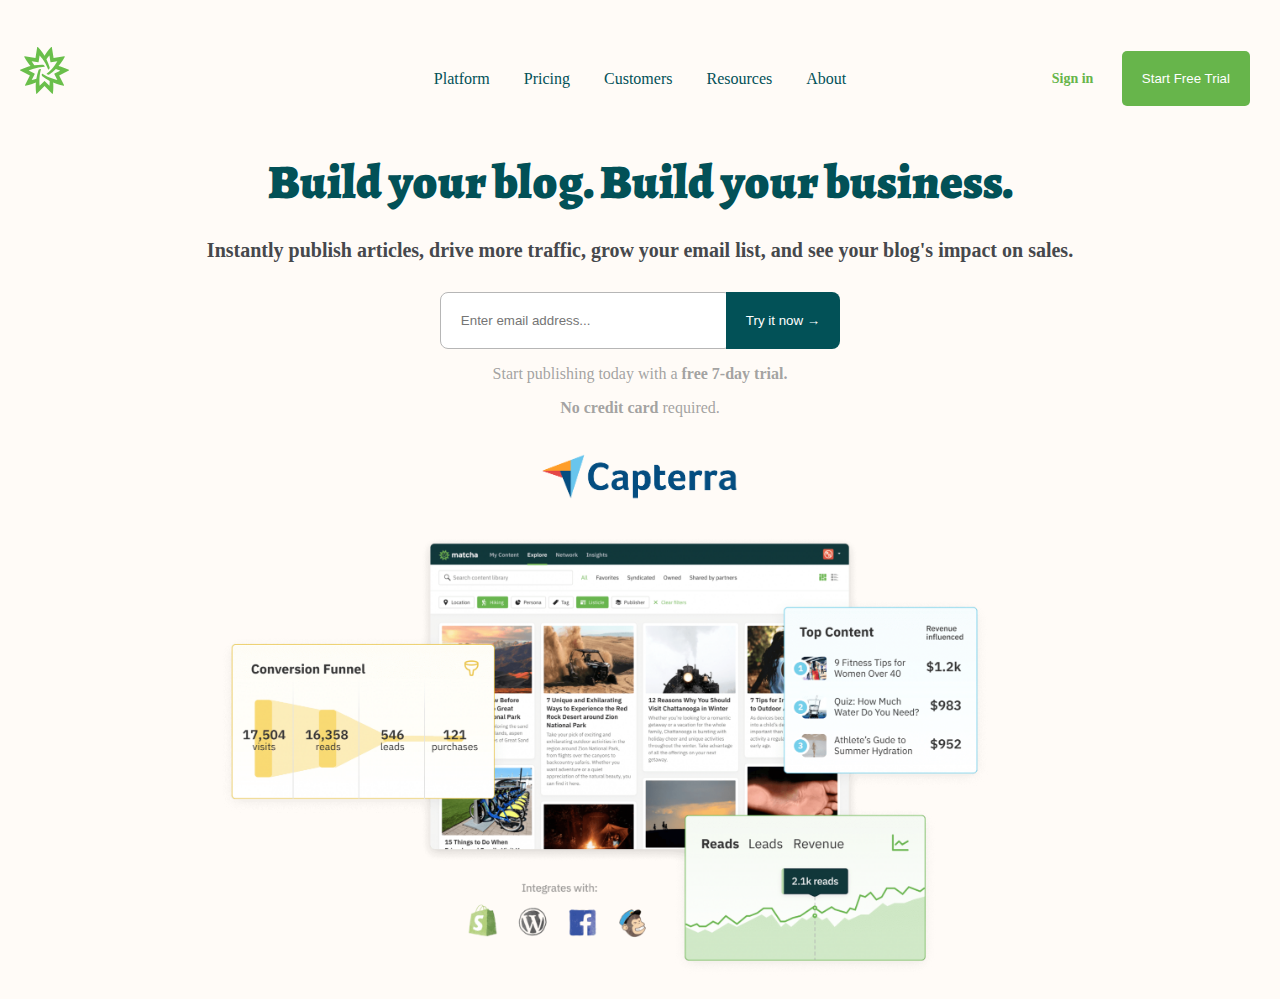
==== index.html @ 0b30aeb2 "error ortográfico" ====
<!DOCTYPE html>
<html>
    <head>
        <link rel="preconnect" href="https://fonts.googleapis.com">
        <link rel="preconnect" href="https://fonts.gstatic.com" crossorigin>
        <link href="https://fonts.googleapis.com/css2?family=Alegreya:wght@500;700;900&display=swap" rel="stylesheet">
        <link rel="stylesheet" href="styles.css">
        <title>Matcha</title>
    </head>
    <body>
        <!-- Esta es la barra de navegacion -->
        <section>
            <header class="header">
                <a href="/" class="imagen_matcha">
                    <img class="logo_matcha" src="images/matcha-logo.svg" alt="Logo de Matcha">
                </a>

                <nav class="navbar">
                    <ul>
                        <li>Platform</li>
                        <li>Pricing</li>
                        <li>Customers</li>
                        <li>Resources</li>
                        <li>About</li>
                    </ul>
                </nav>

                <div class="actions">
                    <a href="/">Sign in</a>
                    <button>Start Free Trial</button>
                </div>
            </header>
        </section>


        <!-- Esta es la seccion principal -->
        <section class="main">
        <h1>Build your blog. Build your business.</h1>
        <h3>
            Instantly publish articles, drive more traffic, grow your email list, and see your blog's impact on sales.
        </h3>

        <form>
            <input type="email" placeholder="Enter email address...">
            <button type="submit">Try it now &rarr; </button>
        </form>

        <p>
            Start publishing today with a <strong>free 7-day trial.</strong>
        <p>
        <p>
            <strong>No credit card</strong> required.
        </p>

        <figure>
            <img class="first-image" src="images/capterra.png" alt="Capterra">
        </figure>

        <figure>
            <img class="second-image" src="images/intro_group_image.png" alt="Intro to Matcha">
        </figure>

        </section>
    </body>
</html>
---- styles.css ----
body {
    background-color: #fffbf7;
    margin: 0;
}

h1 {
    color: #025157;
    font-size: 60px;
    margin-bottom: 24px;
}

h3 {
    color: #46484c;
    font-size: 20px;
    margin-bottom: 30px;
}

p {
    color: #8b8b8bcc;
}

button {
    background-color: #025157;
    color: #fff;
}

.header{
    margin: 40px 20px 0;
    font-size: 0;
}

.header > * {
    display: inline-block;
    font-size: 16px;
    vertical-align: middle;
    height: 100%;
    line-height: 45px;
}

.header li {
    display: inline;
    margin: 0 15px;
}

.header ul {
    padding: 0;
}

.logo_matcha {
    width: 50px;
}

.imagen_matcha {
    width: 20%;
}

.navbar{
    width: 60%;
    text-align: center;
    color: #025157;
    font-weight: 500;
}

.actions {
    width: 20%;
    text-align: right;
    font-size: 14px;
    font-weight: 600;
}

.actions > * {
    margin-right: 10px;
    margin-left: 10px;
}

.actions a {
    color: #67b54b;
    text-decoration: none;
    margin: 0 15px;
}

.actions button {
    color: white;
    background-color: #67b54b;
    border: none;
    border-radius: 5px;
    padding: 20px;
}


input {
    border: 1px solid #b6b6b6;
    padding: 20px 20px;
    width: 60%;
    max-width: 250px;
}

input, button {
    height: 100%;
    border-radius: 8px;
}

button {
    background-color: #025157;
    color: #fff;
    border: none;
    border-top-left-radius: 0;
    border-bottom-left-radius: 0;
    padding: 21px 20px;
    margin-left: -10px;
}


.first-image {
    width: 20%;
    text-align: center;
}

.second-image {
    width: 70%;
    text-align: center;
}

.main {
    text-align: center;
}

.main h1 {
    font-family: "Alegreya", serif;
    font-size: 48px;
    font-weight: 900;
    color: #025157
}
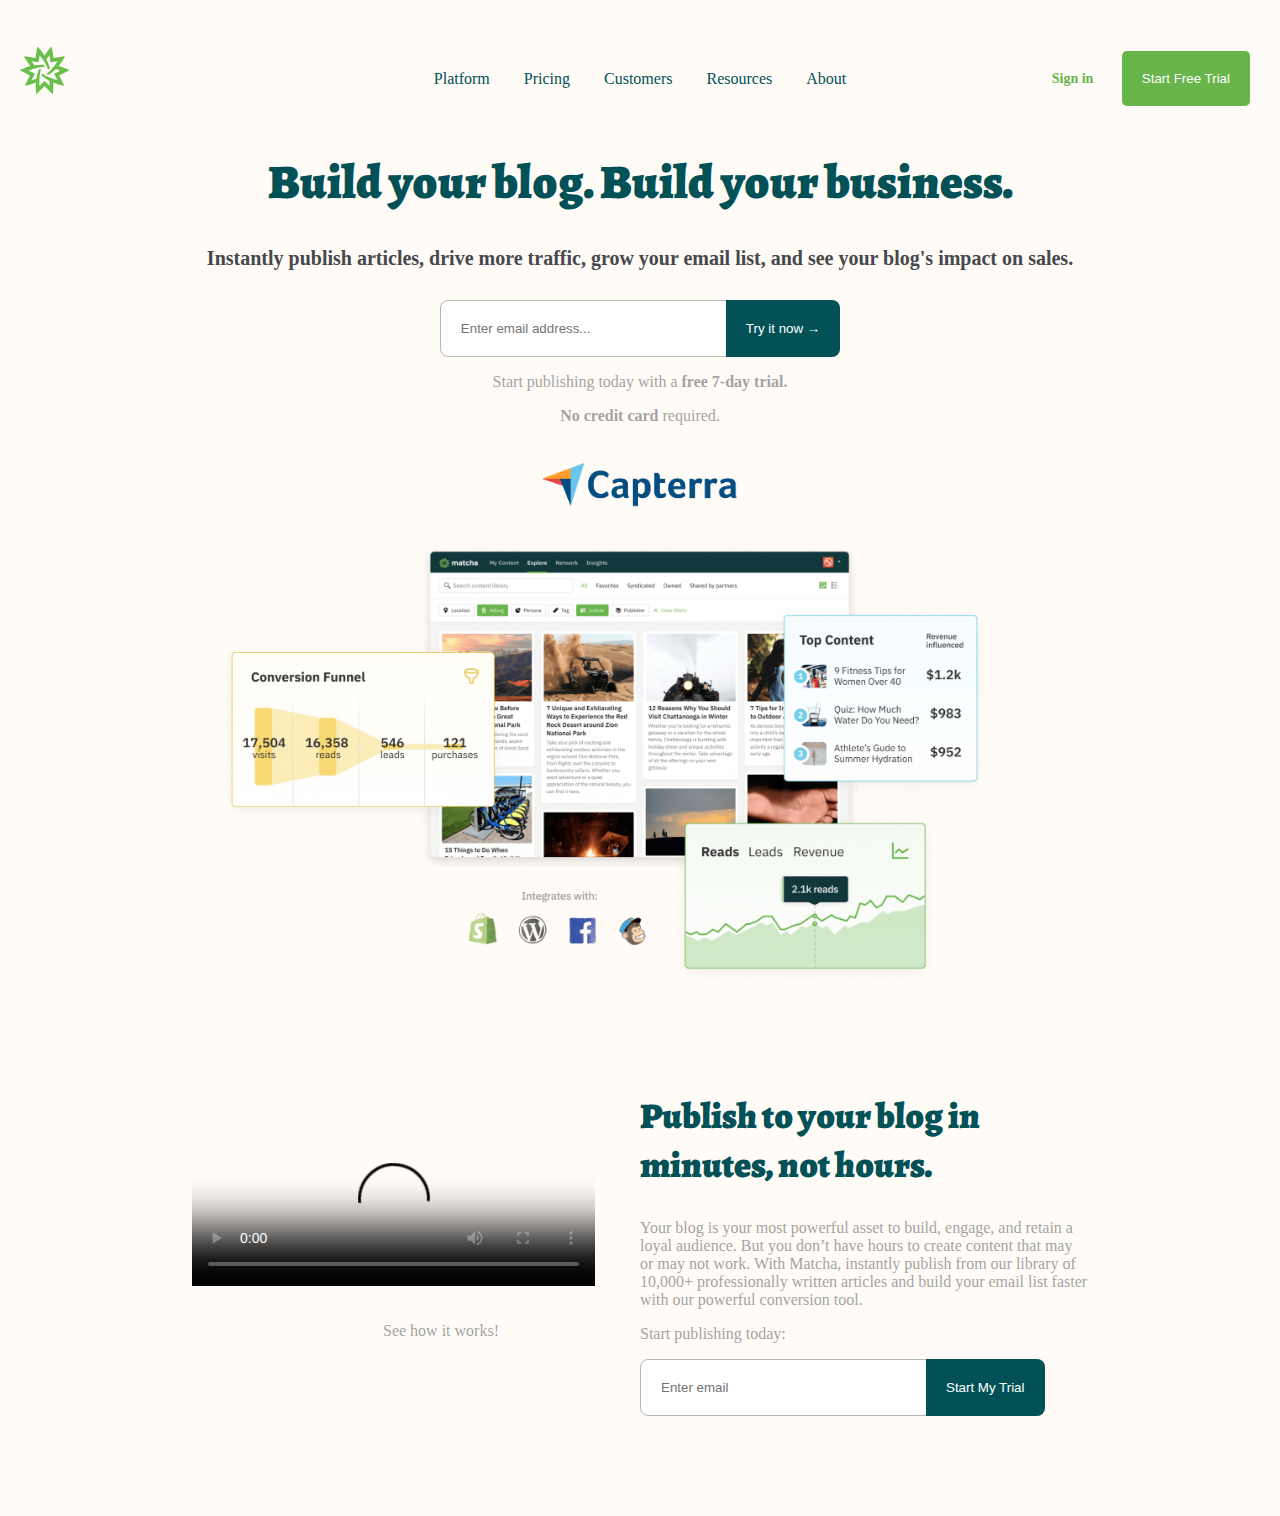
==== commit e4d1a208: "Commit Tercerca clase" ====
--- a/index.html
+++ b/index.html
@@ -61,5 +61,47 @@
         </figure>
 
         </section>
+
+        <section class="publish">
+            <article class="video">
+                <div class="video-contenedor">
+                    <video
+                        class="cuadro-video"
+                        poster="https://cdn.videvo.net/videvo_files/video/premium/video0036/thumbnails/computer_code00_small.jpg"
+                        controls
+                    >
+                        <source
+                            src="https://cdn.videvo.net/videvo_files/video/premium/video0036/small_watermarked/computer_code00_preview.mp4"
+                        />
+                        <source
+                            src="https://cdn.videvo.net/videvo_files/video/premium/video0036/small_watermarked/computer_code00_preview.webm"
+                        />
+                    </video>
+                </div>
+                <figure class="see-how-it-works">
+                    <img class="green-arrow" src="https://i.pinimg.com/474x/b0/61/de/b061de337ba79e850b40f7af96addc5a.jpg" alt="">
+                    <p>See how it works!</p>
+                </figure>
+            </article>
+
+            <!-- Poner el texto de la publicidad -->
+            <article class="publicidad">
+                <h2 class="titulo-publish">Publish to your blog in minutes, not hours.</h2>
+                <p>
+                    Your blog is your most powerful asset to build, engage, and retain a loyal audience. But you don’t have hours to create content that may or may not work. With Matcha, instantly publish from our library of 10,000+ professionally written articles and build your email list faster with our powerful conversion tool.
+                </p>
+                <p class="color-gris">Start publishing today:</p>
+                <form>
+                    <input type="email" / placeholder="Enter email">
+                    <button type="submit">
+                        Start My Trial
+                    </button>
+                </form>
+            </article>
+
+
+        </section>
+
+
     </body>
 </html>
--- a/styles.css
+++ b/styles.css
@@ -1,12 +1,6 @@
 body {
     background-color: #fffbf7;
     margin: 0;
-}
-
-h1 {
-    color: #025157;
-    font-size: 60px;
-    margin-bottom: 24px;
 }
 
 h3 {
@@ -110,7 +104,6 @@
     margin-left: -10px;
 }
 
-
 .first-image {
     width: 20%;
     text-align: center;
@@ -129,5 +122,50 @@
     font-family: "Alegreya", serif;
     font-size: 48px;
     font-weight: 900;
-    color: #025157
-}+    color: #025157;
+}
+
+.publish {
+    display: flex;
+    width: 70%;
+    margin: 100px auto;
+    align-items: center;
+}
+
+
+.publish .publicidad .titulo-publish {
+    font-family: 'Alegreya', serif;
+    font-size: 36px;
+    font-weight: 900;
+    color: #025157;
+    margin-top: 0;
+}
+
+.publish .publicidad .color-gris {
+    color: #8b8b8bcc;
+}
+
+.publish .video {
+    flex: 1;
+}
+
+.publish .video .video-contenedor {
+    width: 90%;
+}
+
+.publish .video .video-contenedor .cuadro-video {
+    width: 100%;
+}
+
+.publish .video .see-how-it-works {
+    display: flex;
+    justify-content: center;
+}
+
+.publish .video .see-how-it-works .green-arrow {
+    width: 50px;
+}
+
+.publish .publicidad {
+    flex: 1;
+}
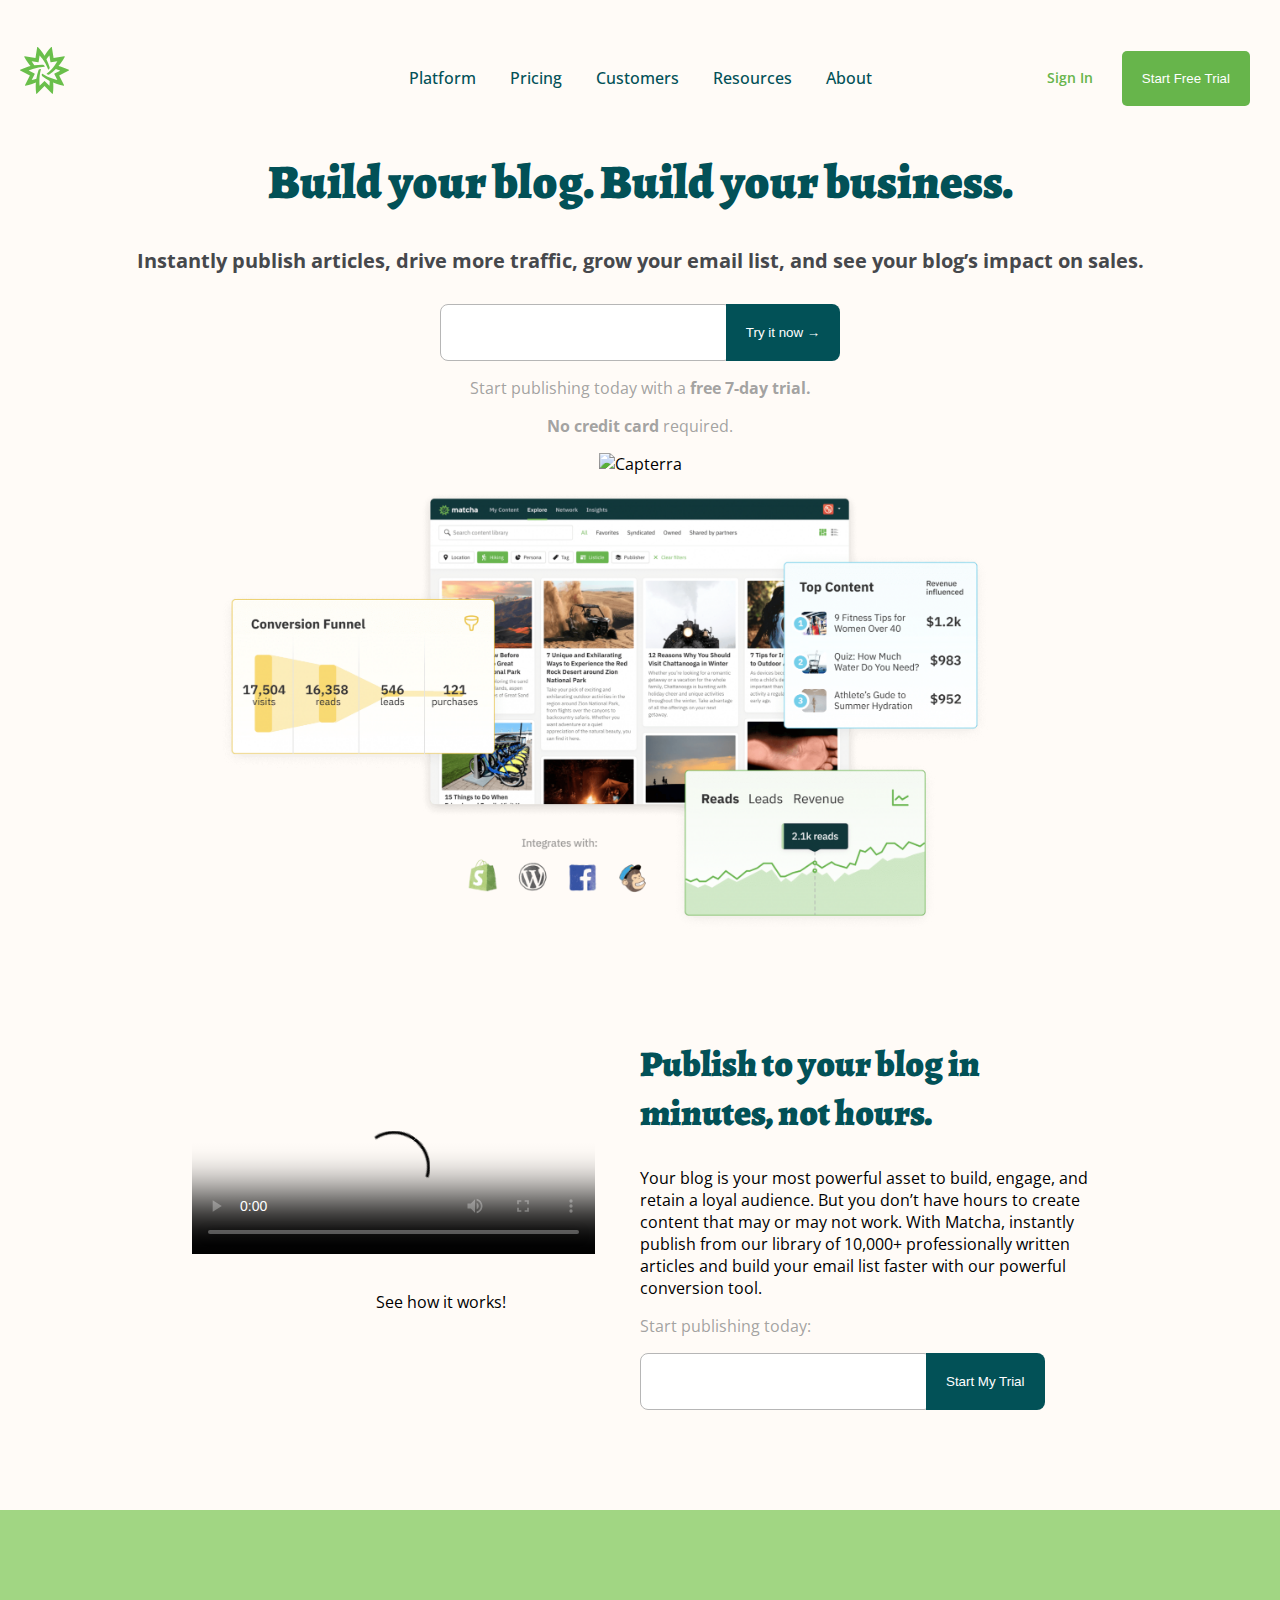
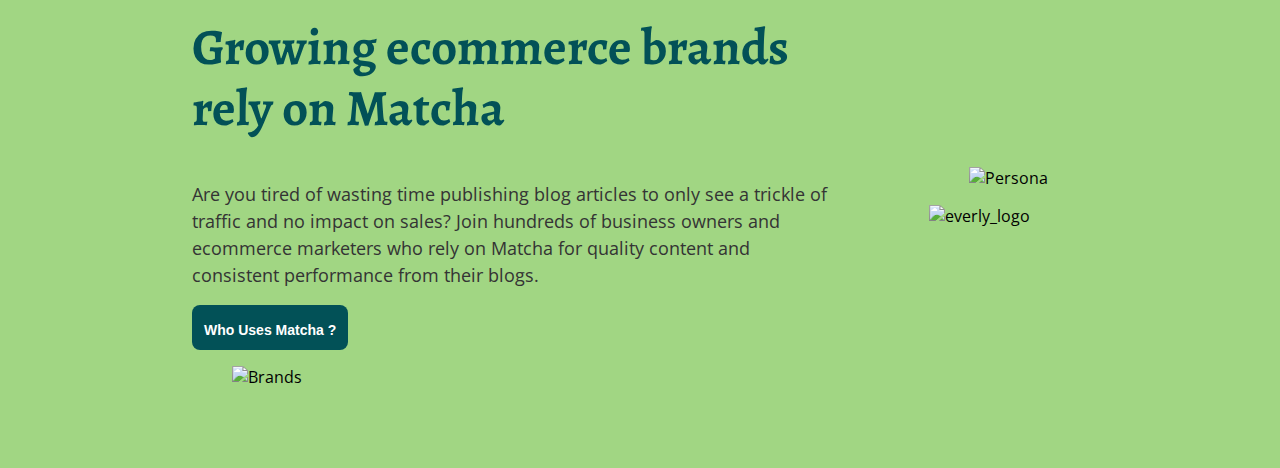
==== commit c629fdfa: "Se agrega la seccion de logros" ====
--- a/index.html
+++ b/index.html
@@ -3,11 +3,12 @@
     <head>
         <link rel="preconnect" href="https://fonts.googleapis.com">
         <link rel="preconnect" href="https://fonts.gstatic.com" crossorigin>
-        <link href="https://fonts.googleapis.com/css2?family=Alegreya:wght@500;700;900&display=swap" rel="stylesheet">
+        <link href="https://fonts.googleapis.com/css2?family=Alegreya:wght@500;700;900&family=Open+Sans:wght@400;500;700&display=swap" rel="stylesheet">
         <link rel="stylesheet" href="styles.css">
         <title>Matcha</title>
     </head>
     <body>
+
         <!-- Esta es la barra de navegacion -->
         <section>
             <header class="header">
@@ -26,40 +27,39 @@
                 </nav>
 
                 <div class="actions">
-                    <a href="/">Sign in</a>
+                    <a href="/">Sign In</a>
                     <button>Start Free Trial</button>
                 </div>
             </header>
         </section>
 
 
-        <!-- Esta es la seccion principal -->
+        <!-- Esta es la seccion inicial -->
         <section class="main">
-        <h1>Build your blog. Build your business.</h1>
-        <h3>
-            Instantly publish articles, drive more traffic, grow your email list, and see your blog's impact on sales.
-        </h3>
+            <h1>Build your blog. Build your business.</h1>
+            <h3>
+                Instantly publish articles, drive more traffic, grow your email list, and see your blog’s impact on sales.
+            </h3>
+            <form>
+                <input type="email" />
+                <button type="submit">
+                    Try it now &rarr;
+                </button>
+            </form>
 
-        <form>
-            <input type="email" placeholder="Enter email address...">
-            <button type="submit">Try it now &rarr; </button>
-        </form>
+            <p class="color-gris-seccion-inicial">
+                Start publishing today with a <strong>free 7-day trial.</strong>
+            </p>
+            <p class="color-gris-seccion-inicial">
+                <strong>No credit card</strong> required.
+            </p>
 
-        <p>
-            Start publishing today with a <strong>free 7-day trial.</strong>
-        <p>
-        <p>
-            <strong>No credit card</strong> required.
-        </p>
-
-        <figure>
-            <img class="first-image" src="images/capterra.png" alt="Capterra">
-        </figure>
-
-        <figure>
-            <img class="second-image" src="images/intro_group_image.png" alt="Intro to Matcha">
-        </figure>
-
+            <figure>
+                <img class="first-image" src="images/capterra-inc-vector-logo.png" alt="Capterra">
+            </figure>
+            <figure>
+                <img class="second-image" src="images/intro_group_image.png" alt="Intro to matcha">
+            </figure>
         </section>
 
         <section class="publish">
@@ -92,16 +92,49 @@
                 </p>
                 <p class="color-gris">Start publishing today:</p>
                 <form>
-                    <input type="email" / placeholder="Enter email">
+                    <input type="email" />
                     <button type="submit">
                         Start My Trial
                     </button>
                 </form>
             </article>
+        </section>
 
+        <section class="logros">
+            <article class="overview">
+                <h2>Growing ecommerce brands rely on Matcha</h2>
+                <p>
+                    Are you tired of wasting time publishing blog articles to only see a
+                    trickle of traffic and no impact on sales? Join hundreds of business
+                    owners and ecommerce marketers who rely on Matcha for quality content
+                    and consistent performance from their blogs.
+                </p>
+                <button> Who Uses Matcha ?</button>
+                <figure>
+                    <img src="https://getmatcha.com/wp-content/uploads/2019/09/brands_group.png" alt="Brands">
+                </figure>
+            </article>
+
+            <article class="stories">
+                <div class="card">
+                    <div class="card-media">
+                        <figure>
+                            <img src="https://getmatcha.com/wp-content/uploads/2019/05/profile-headshot-square.png" alt="Persona">
+                        </figure>
+                        <div class="company">
+                            <img src="https://getmatcha.com/wp-content/uploads/2019/05/everly_logo_blue_v3_x60@2x.png" alt="everly_logo">
+                        </div>
+                        <div class="card-body">
+                            <div class="card-footer">
+
+                            </div>
+                        </div>
+                    </div>
+                </div>
+
+            </article>
 
         </section>
 
-
     </body>
-</html>
+</html>--- a/styles.css
+++ b/styles.css
@@ -1,6 +1,7 @@
 body {
     background-color: #fffbf7;
     margin: 0;
+    font-family: "Open Sans", sans-serif;
 }
 
 h3 {
@@ -9,7 +10,7 @@
     margin-bottom: 30px;
 }
 
-p {
+.color-gris-seccion-inicial {
     color: #8b8b8bcc;
 }
 
@@ -169,3 +170,44 @@
 .publish .publicidad {
     flex: 1;
 }
+
+.logros {
+    background-color: #a1d683;
+    padding: 5% 15%;
+    display: flex;
+    align-items: center;
+    justify-content: space-around;
+}
+
+.logros .overview {
+    flex: 2;
+    padding-right: 100px;
+}
+
+.logros .overview h2 {
+    font-family: "Alegreya", serif;
+    font-size: 51px;
+    line-height: 61px;
+    color: #025157;
+}
+
+.logros .overview p {
+    color: #343434;
+    font-size: 18px;
+    line-height: 1.5;
+    margin-bottom: 1rem;
+}
+
+.logros .overview button {
+    font-size: 14px;
+    padding: 12px 12px 6px 12px;
+    border-radius: 8px;
+    height: 45px;
+    font-weight: 600;
+    margin-left: 0;
+}
+
+.logros .overview img {
+    width: 500px;
+    max-width: 100%;
+}
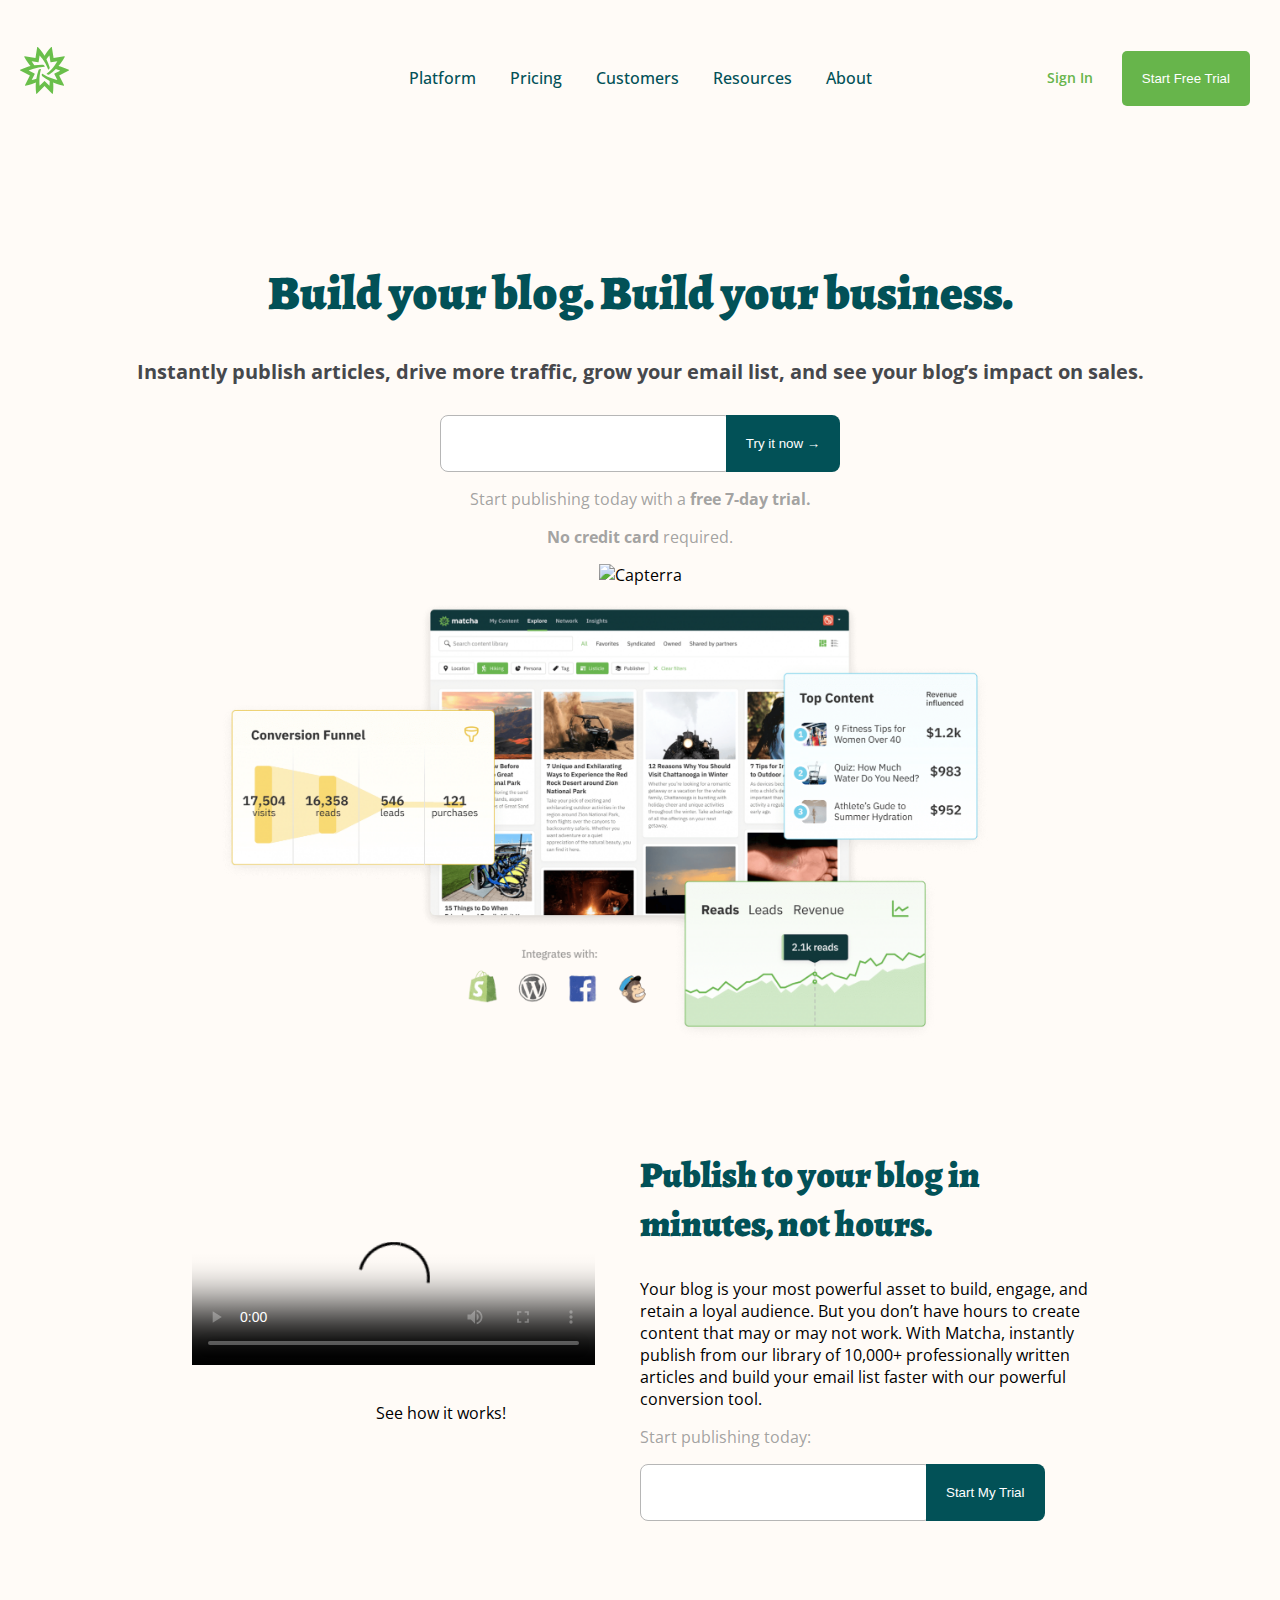
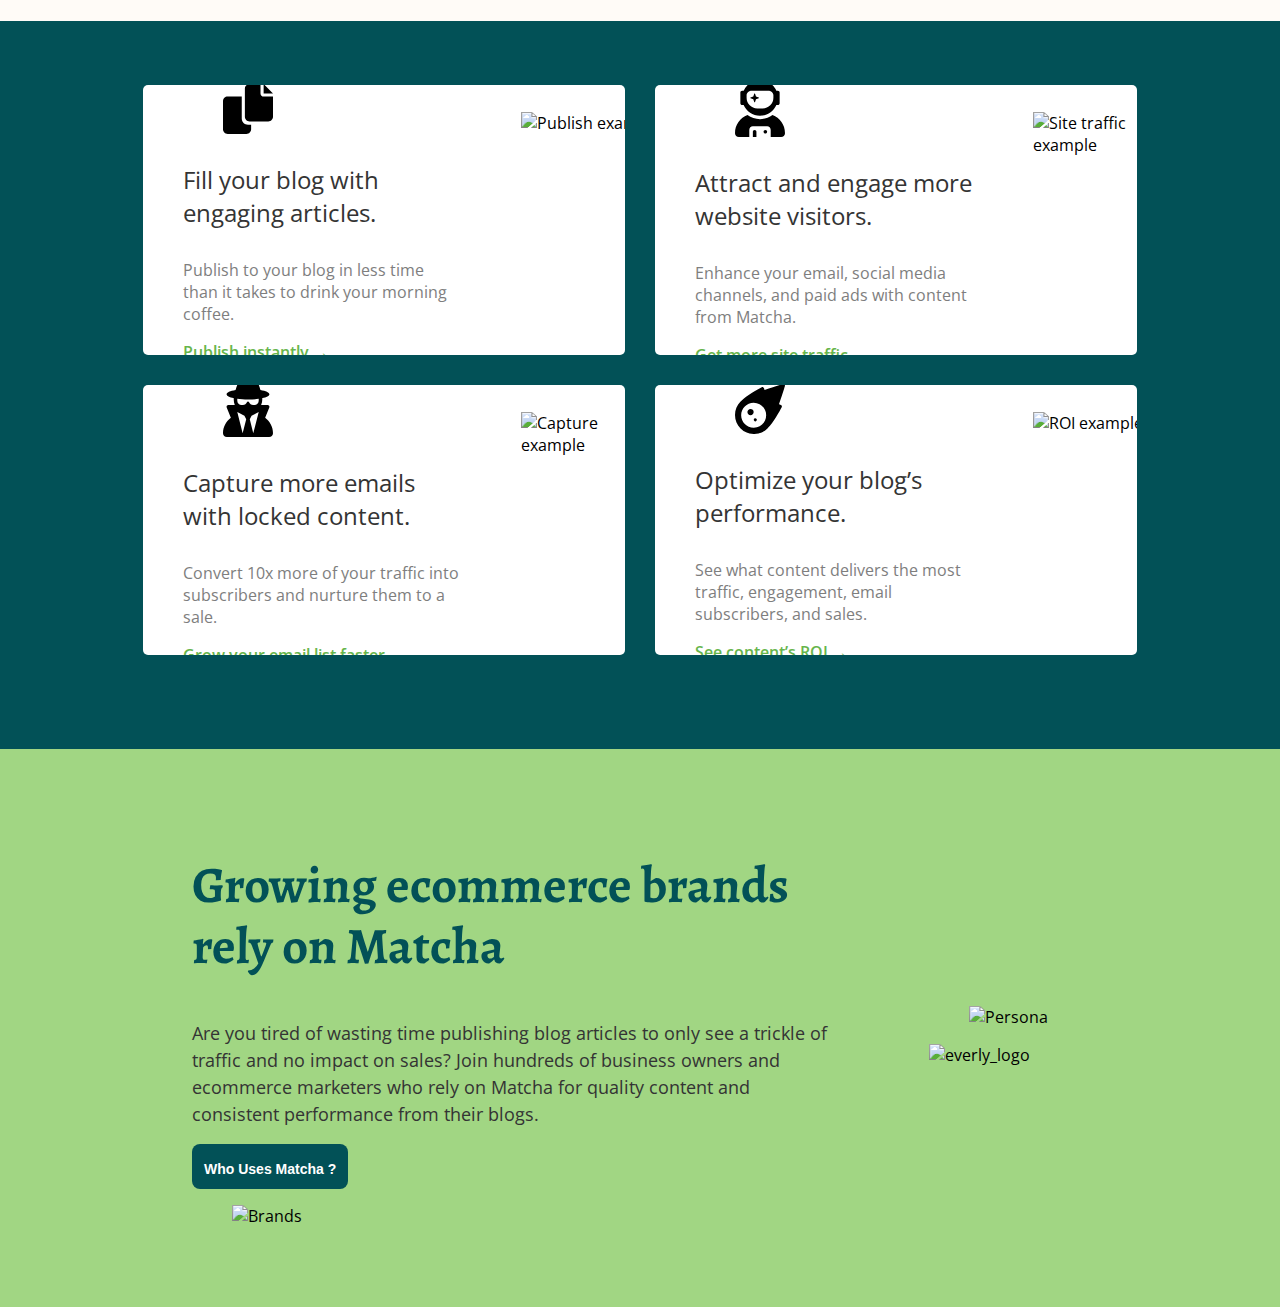
==== commit 09ff57e7: "Clase 4" ====
--- a/index.html
+++ b/index.html
@@ -10,7 +10,7 @@
     <body>
 
         <!-- Esta es la barra de navegacion -->
-        <section>
+        <section class="main-nav">
             <header class="header">
                 <a href="/" class="imagen_matcha">
                     <img class="logo_matcha" src="images/matcha-logo.svg" alt="Logo de Matcha">
@@ -100,6 +100,105 @@
             </article>
         </section>
 
+        <section class="features">
+            <article class="feature-card">
+              <div class="feature-content">
+                <figure>
+                  <img
+                    src="images/copy-solid.svg"
+                    alt="Publish icon"
+                  />
+                </figure>
+                <h3>Fill your blog with engaging articles.</h3>
+                <p>
+                  Publish to your blog in less time than it takes to drink your
+                  morning coffee.
+                </p>
+                <a href="">Publish instantly →</a>
+              </div>
+              <div class="feature-image">
+                <figure>
+                  <img
+                    src="https://getmatcha.com/wp-content/uploads/2020/08/Group-376-1.png"
+                    alt="Publish example"
+                  />
+                </figure>
+              </div>
+            </article>
+            <article class="feature-card">
+              <div class="feature-content">
+                <figure>
+                  <img
+                    src="images/user-astronaut-solid.svg"
+                    alt="Site traffic icon"
+                  />
+                </figure>
+                <h3>Attract and engage more website visitors.</h3>
+                <p>
+                  Enhance your email, social media channels, and paid ads with content
+                  from Matcha.
+                </p>
+                <a href="">Get more site traffic →</a>
+              </div>
+              <div class="feature-image">
+                <figure>
+                  <img
+                    src="https://getmatcha.com/wp-content/uploads/2020/08/Group-406-1.png"
+                    alt="Site traffic example"
+                  />
+                </figure>
+              </div>
+            </article>
+            <article class="feature-card">
+              <div class="feature-content">
+                <figure>
+                  <img
+                    src="images/user-secret-solid.svg"
+                    alt="Capture icon"
+                  />
+                </figure>
+                <h3>Capture more emails with locked content.</h3>
+                <p>
+                  Convert 10x more of your traffic into subscribers and nurture them
+                  to a sale.
+                </p>
+                <a href="">Grow your email list faster →</a>
+              </div>
+              <div class="feature-image">
+                <figure>
+                  <img
+                    src="https://getmatcha.com/wp-content/uploads/2020/08/Group-381.png"
+                    alt="Capture example"
+                  />
+                </figure>
+              </div>
+            </article>
+            <article class="feature-card">
+              <div class="feature-content">
+                <figure>
+                  <img
+                    src="images/meteor-solid.svg"
+                    alt="ROI icon"
+                  />
+                </figure>
+                <h3>Optimize your blog’s performance.</h3>
+                <p>
+                  See what content delivers the most traffic, engagement, email
+                  subscribers, and sales.
+                </p>
+                <a href="">See content’s ROI →</a>
+              </div>
+              <div class="feature-image">
+                <figure>
+                  <img
+                    src="https://getmatcha.com/wp-content/uploads/2020/08/Group-406-1.png"
+                    alt="ROI example"
+                  />
+                </figure>
+              </div>
+            </article>
+          </section>
+
         <section class="logros">
             <article class="overview">
                 <h2>Growing ecommerce brands rely on Matcha</h2>
@@ -136,5 +235,6 @@
 
         </section>
 
+
     </body>
 </html>--- a/styles.css
+++ b/styles.css
@@ -17,6 +17,15 @@
 button {
     background-color: #025157;
     color: #fff;
+}
+
+.main-nav {
+    position: fixed;
+    top: 0;
+    left: 0;
+    right: 0;
+    background-color: #fffbf7;
+    z-index: 1;
 }
 
 .header{
@@ -117,6 +126,7 @@
 
 .main {
     text-align: center;
+    margin-top: 260px;
 }
 
 .main h1 {
@@ -170,6 +180,72 @@
 .publish .publicidad {
     flex: 1;
 }
+
+.features {
+    display: grid;
+    grid-template: repeat(2, 1fr) / repeat(2, 1fr);
+    height: 600px;
+    background-color: #025157;
+    padding: 5% 10%;
+}
+
+.features .feature-card {
+    margin-bottom: 30px;
+    margin-left: 15px;
+    margin-right: 15px;
+    background-color: white;
+    border-radius: 5px;
+    display: flex;
+    align-items: center;
+    overflow: hidden;
+}
+
+.features .feature-card .feature-content {
+    padding: 30px 20px 40px 40px;
+    flex: 2;
+}
+
+.features .feature-card .feature-content img {
+    width: 50px;
+}
+
+.features .feature-card .feature-content h3 {
+    font-size: 24px;
+    color: #343434;
+    font-weight: 400;
+}
+
+.features .feature-card .feature-content p {
+    font-size: 16px;
+    color: #7e7e7e;
+    font-weight: 400;
+}
+
+.features .feature-card .feature-content a {
+    font-size: 16px;
+    color: #67b54b;
+    font-weight: 600;
+    text-decoration: none;
+}
+
+.features .feature-card .feature-image {
+    flex: 1;
+    width: 40%;
+    position: relative;
+    height: 80%;
+}
+
+.features .feature-card .feature-image figure, .features .feature-card .feature-image img {
+    margin-top: 0;
+    height: 100%;
+    transition: width 2s;
+}
+
+.features .feature-card .feature-image figure, .features .feature-card .feature-image img:hover{
+    width: 100%;
+}
+
+
 
 .logros {
     background-color: #a1d683;
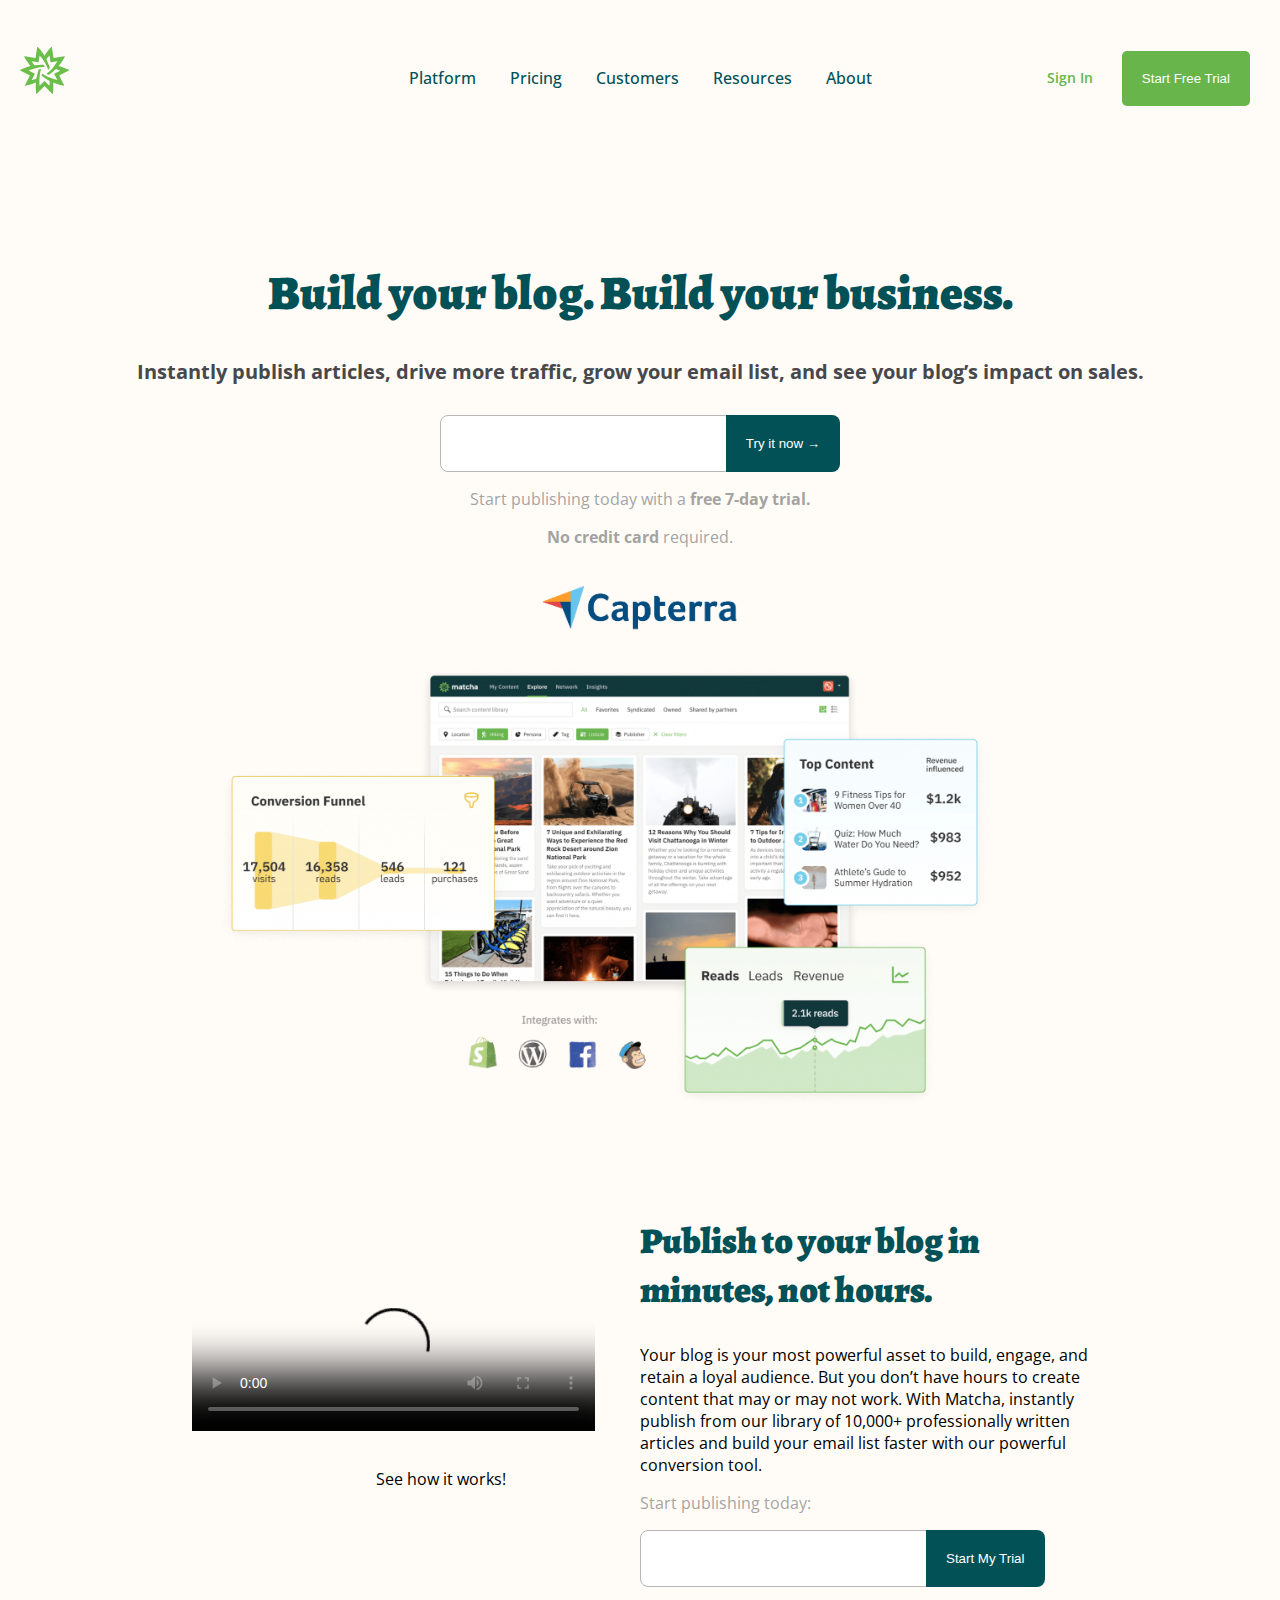
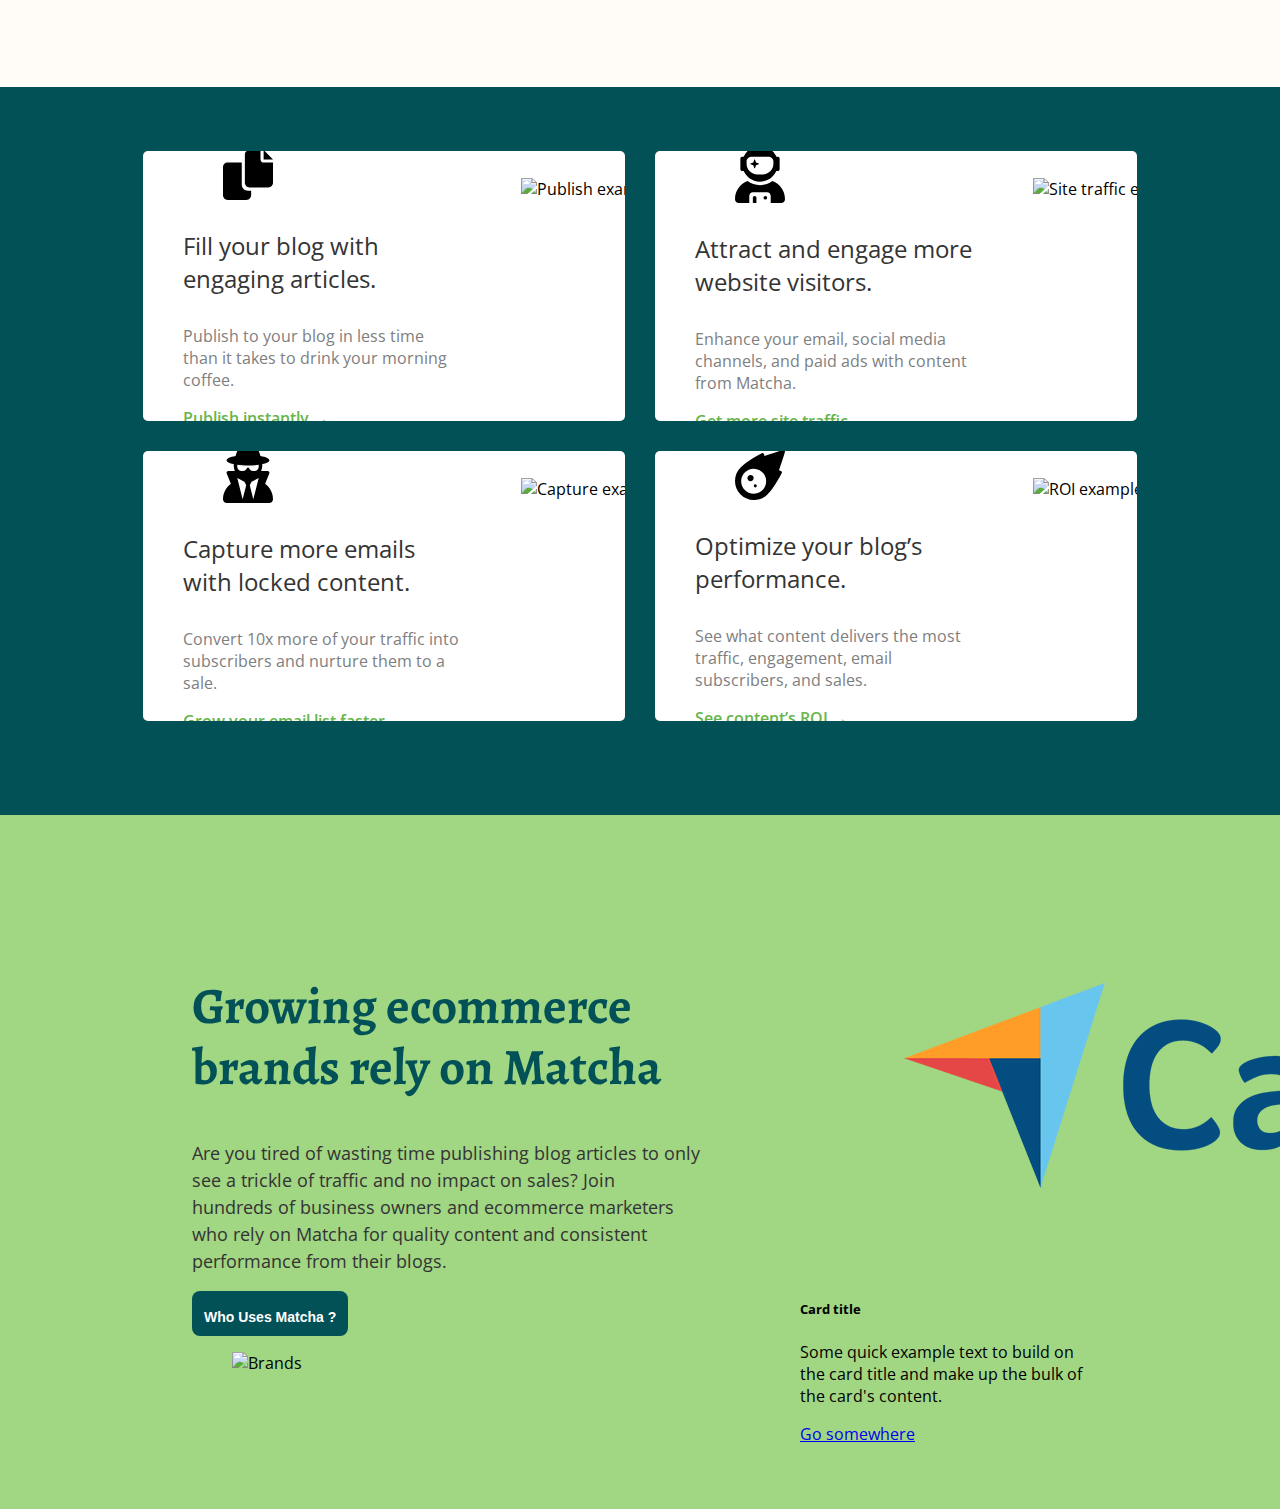
==== commit 614f6858: "Este es el commit de la quinta clase" ====
--- a/index.html
+++ b/index.html
@@ -1,6 +1,8 @@
 <!DOCTYPE html>
 <html>
     <head>
+        <meta name="viewport" content="width=device-width,initial-scale=1.0, user-scalable=no"> 
+        <link href="https://cdn.jsdelivr.net/npm/bootstrap@5.2.0-beta1/dist/css/bootstrap.min.css" rel="stylesheet" integrity="sha384-0evHe/X+R7YkIZDRvuzKMRqM+OrBnVFBL6DOitfPri4tjfHxaWutUpFmBp4vmVor" crossorigin="anonymous">
         <link rel="preconnect" href="https://fonts.googleapis.com">
         <link rel="preconnect" href="https://fonts.gstatic.com" crossorigin>
         <link href="https://fonts.googleapis.com/css2?family=Alegreya:wght@500;700;900&family=Open+Sans:wght@400;500;700&display=swap" rel="stylesheet">
@@ -54,8 +56,8 @@
                 <strong>No credit card</strong> required.
             </p>
 
-            <figure>
-                <img class="first-image" src="images/capterra-inc-vector-logo.png" alt="Capterra">
+            <figure class="banner">
+                <img class="first-image" src="images/capterra.png" alt="Capterra">
             </figure>
             <figure>
                 <img class="second-image" src="images/intro_group_image.png" alt="Intro to matcha">
@@ -215,26 +217,21 @@
             </article>
 
             <article class="stories">
-                <div class="card">
-                    <div class="card-media">
-                        <figure>
-                            <img src="https://getmatcha.com/wp-content/uploads/2019/05/profile-headshot-square.png" alt="Persona">
-                        </figure>
-                        <div class="company">
-                            <img src="https://getmatcha.com/wp-content/uploads/2019/05/everly_logo_blue_v3_x60@2x.png" alt="everly_logo">
-                        </div>
-                        <div class="card-body">
-                            <div class="card-footer">
-
-                            </div>
-                        </div>
-                    </div>
+
+              <div class="card" style="width: 18rem;">
+                  <img src="./images/capterra.png" class="card-img-top" alt="...">
+                  <div class="card-body">
+                  <h5 class="card-title">Card title</h5>
+                  <p class="card-text">Some quick example text to build on the card title and make up the bulk of the card's content.</p>
+                  <a href="#" class="btn btn-primary">Go somewhere</a>
                 </div>
-
-            </article>
-
-        </section>
-
-
+              </div>
+
+            </article>
+
+        </section>
+
+        <script src="https://cdn.jsdelivr.net/npm/@popperjs/core@2.11.5/dist/umd/popper.min.js" integrity="sha384-Xe+8cL9oJa6tN/veChSP7q+mnSPaj5Bcu9mPX5F5xIGE0DVittaqT5lorf0EI7Vk" crossorigin="anonymous"></script>
+        <script src="https://cdn.jsdelivr.net/npm/bootstrap@5.2.0-beta1/dist/js/bootstrap.min.js" integrity="sha384-kjU+l4N0Yf4ZOJErLsIcvOU2qSb74wXpOhqTvwVx3OElZRweTnQ6d31fXEoRD1Jy" crossorigin="anonymous"></script>
     </body>
 </html>--- a/styles.css
+++ b/styles.css
@@ -20,6 +20,7 @@
 }
 
 .main-nav {
+    z-index: 1;
     position: fixed;
     top: 0;
     left: 0;
@@ -242,7 +243,7 @@
 }
 
 .features .feature-card .feature-image figure, .features .feature-card .feature-image img:hover{
-    width: 100%;
+    width: 150%;
 }
 
 
@@ -287,3 +288,47 @@
     width: 500px;
     max-width: 100%;
 }
+
+/*Media Queries */
+
+@media screen and (max-width: 425px) {
+    body {
+        padding: 5px;
+    }
+    .main form {
+        margin-bottom: 25px;
+    }
+    .color-gris-seccion-inicial {
+        margin: 0;
+    }
+    .first-image{
+        width: 70%;
+    }
+    .second-image{
+        width: 100%;
+    }
+    .navbar,
+    .actions {
+      display: none;
+    }
+    .main {
+        margin-top: 130px;
+    }
+    .main h1 {
+        font-size: 30px;
+    }
+    .publish {
+        flex-direction: column;
+        margin: 15px auto;
+        width: 90%;
+    }
+    .features {
+        height: fit-content;
+        grid-template: repeat(4, 1fr) / 1fr;
+        padding-left: 0;
+        padding-right: 0;
+      }
+      .feature-image {
+        display: none;
+      }
+  }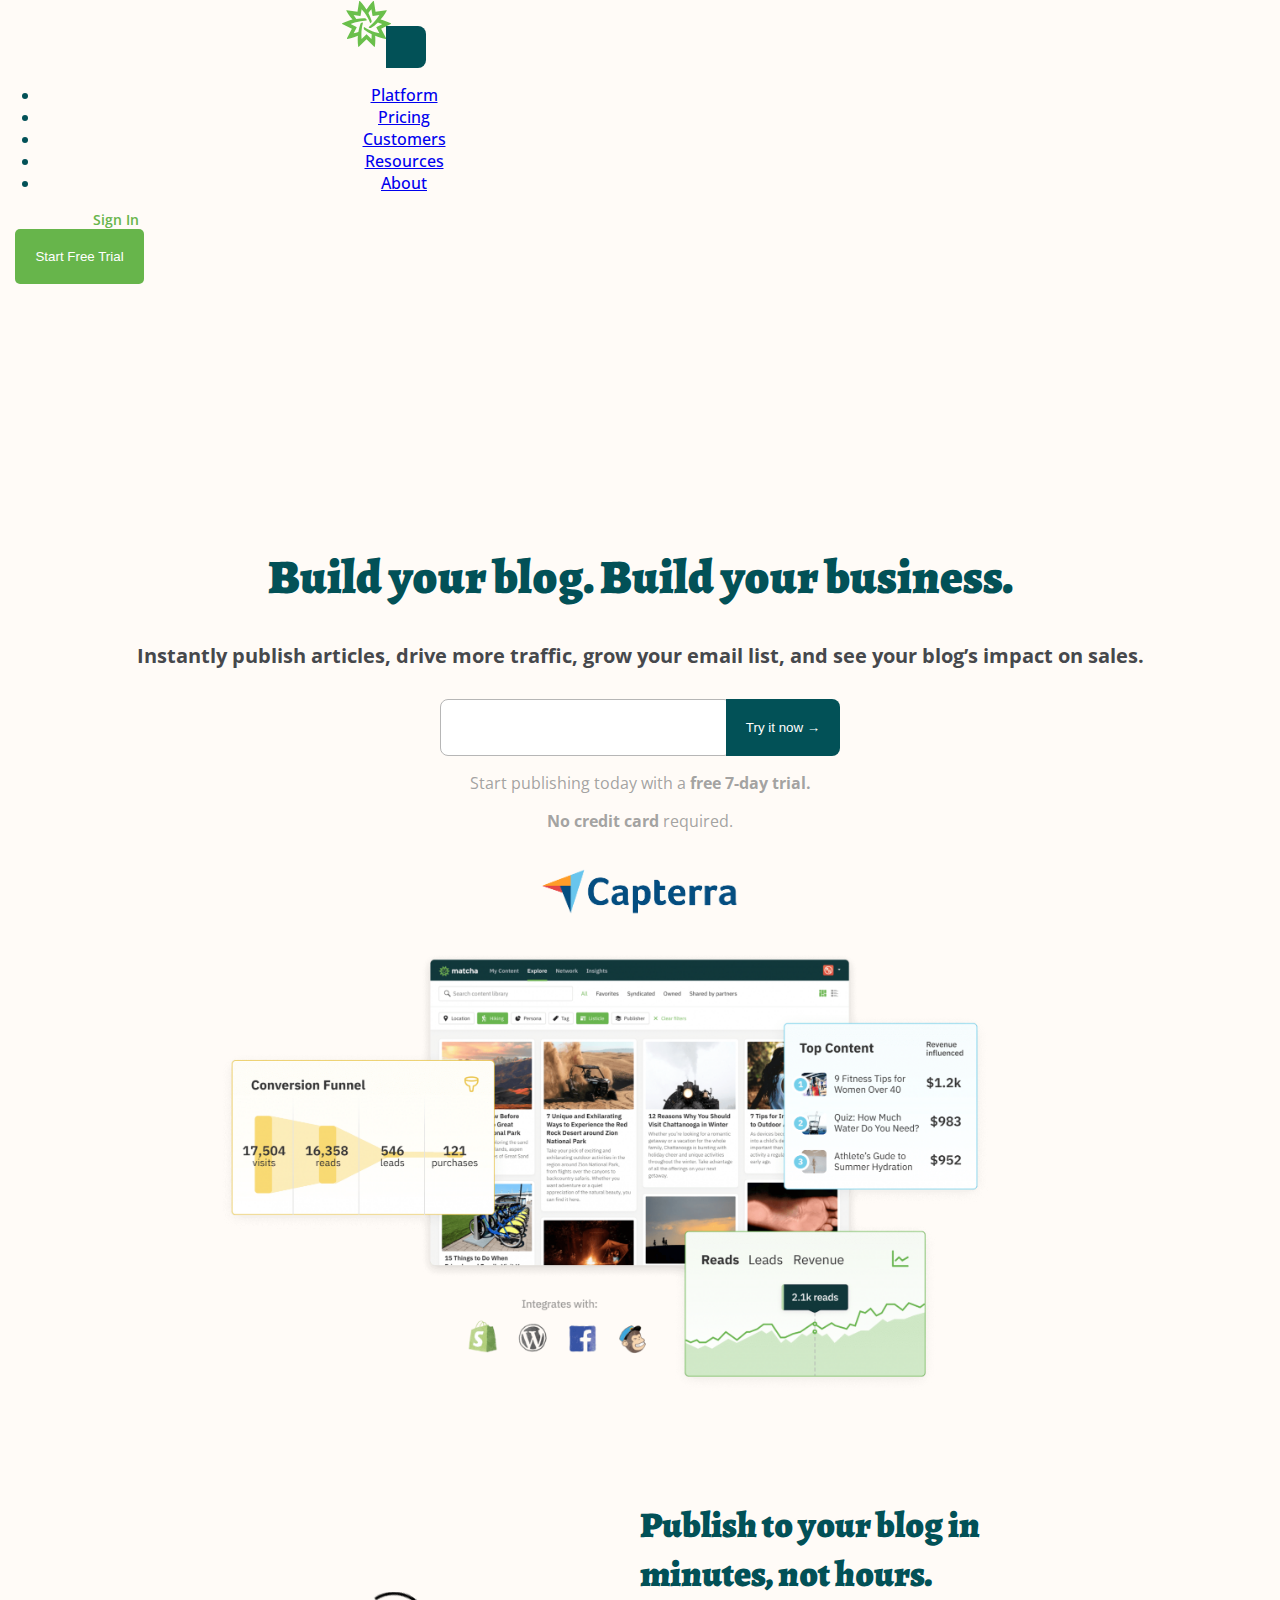
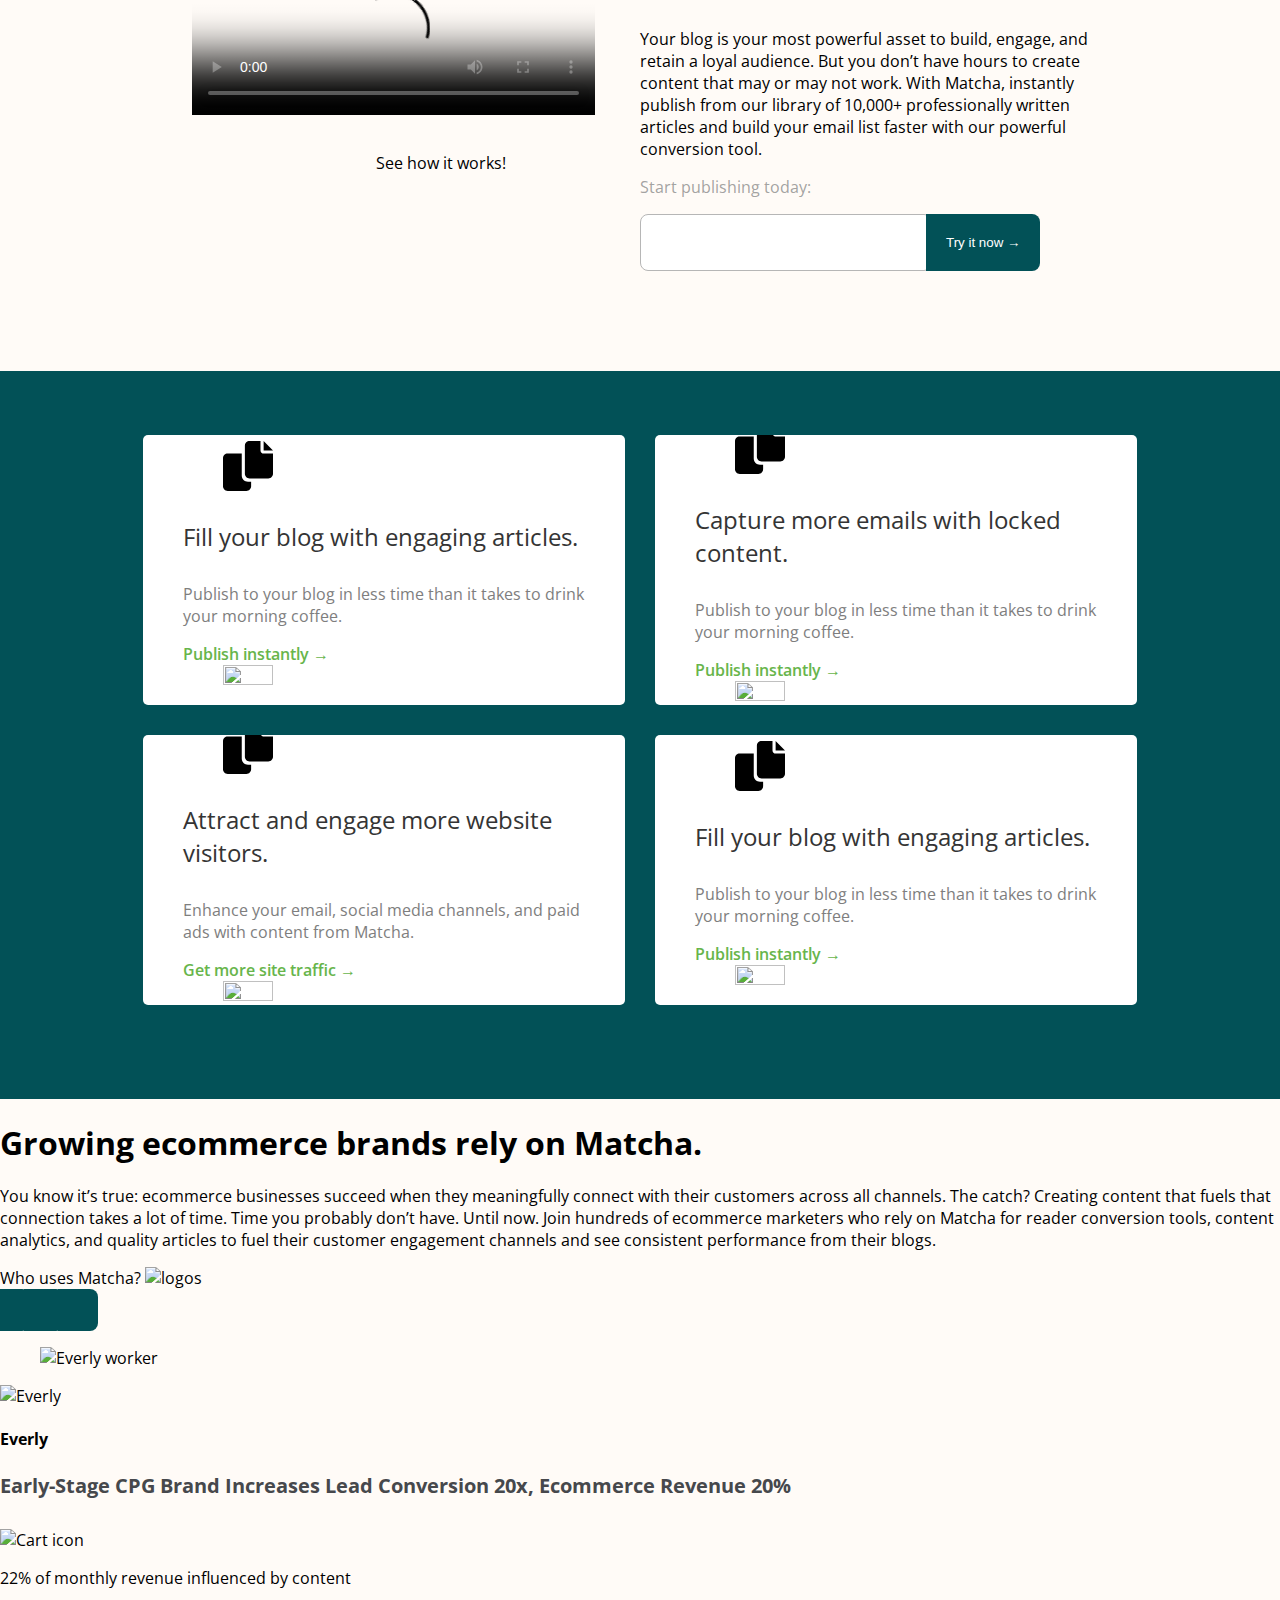
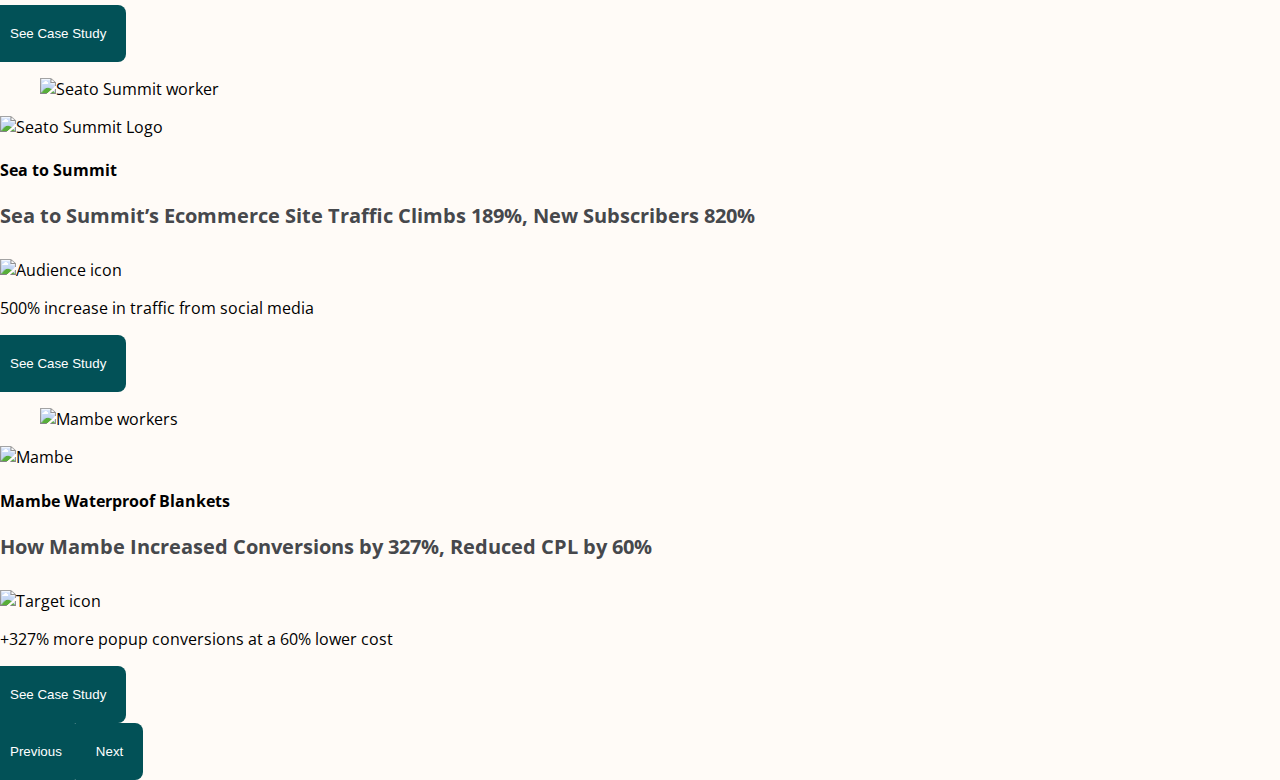
==== commit 81946d2f: "commit" ====
--- a/index.html
+++ b/index.html
@@ -1,23 +1,23 @@
 <!DOCTYPE html>
 <html>
     <head>
-        <meta name="viewport" content="width=device-width,initial-scale=1.0, user-scalable=no"> 
+        <meta name="viewport" content="width=device-width,initial-scale=1.0,user-scalable=no">
         <link href="https://cdn.jsdelivr.net/npm/bootstrap@5.2.0-beta1/dist/css/bootstrap.min.css" rel="stylesheet" integrity="sha384-0evHe/X+R7YkIZDRvuzKMRqM+OrBnVFBL6DOitfPri4tjfHxaWutUpFmBp4vmVor" crossorigin="anonymous">
         <link rel="preconnect" href="https://fonts.googleapis.com">
         <link rel="preconnect" href="https://fonts.gstatic.com" crossorigin>
-        <link href="https://fonts.googleapis.com/css2?family=Alegreya:wght@500;700;900&family=Open+Sans:wght@400;500;700&display=swap" rel="stylesheet">
+        <link href="https://fonts.googleapis.com/css2?family=Alegreya:wght@500;700;900&family=Open+Sans:wght@400;500;700&family=Slabo+27px&display=swap" rel="stylesheet">
         <link rel="stylesheet" href="styles.css">
+        <link rel="stylesheet" href="output.css">
         <title>Matcha</title>
     </head>
     <body>
 
         <!-- Esta es la barra de navegacion -->
-        <section class="main-nav">
+        <!-- <section class="main-nav">
             <header class="header">
                 <a href="/" class="imagen_matcha">
                     <img class="logo_matcha" src="images/matcha-logo.svg" alt="Logo de Matcha">
                 </a>
-
                 <nav class="navbar">
                     <ul>
                         <li>Platform</li>
@@ -27,14 +27,48 @@
                         <li>About</li>
                     </ul>
                 </nav>
-
                 <div class="actions">
                     <a href="/">Sign In</a>
                     <button>Start Free Trial</button>
                 </div>
             </header>
-        </section>
-
+        </section> -->
+
+        <!-- Esta es la nueva barra de navegacion con Bootstrap -->
+
+        <nav class="main-nav-bg-color navbar navbar-expand-lg fixed-top">
+            <div class="container-fluid">
+              <a class="navbar-brand" href="#">
+                <img class="logo_matcha" src="images/matcha-logo.svg" alt="Logo de Matcha">
+              </a>
+              <button class="navbar-toggler" type="button" data-bs-toggle="collapse" data-bs-target="#navbarSupportedContent" aria-controls="navbarSupportedContent" aria-expanded="false" aria-label="Toggle navigation">
+                <span class="navbar-toggler-icon"></span>
+              </button>
+              <div class="collapse navbar-collapse" id="navbarSupportedContent">
+                <ul class="mx-auto navbar-nav mb-2 mb-lg-0">
+                  <li class="nav-item">
+                    <a class="nav-link active" aria-current="page" href="#">Platform</a>
+                  </li>
+                  <li class="nav-item">
+                    <a class="nav-link" href="#">Pricing</a>
+                  </li>
+                  <li class="nav-item">
+                    <a class="nav-link" href="#">Customers</a>
+                  </li>
+                  <li class="nav-item">
+                    <a class="nav-link" href="#">Resources</a>
+                  </li>
+                  <li class="nav-item">
+                    <a class="nav-link" href="#">About</a>
+                  </li>
+                </ul>
+                <form class="d-flex actions mx-auto ms-md-auto" role="search">
+                    <a href="/">Sign In</a>
+                    <button>Start Free Trial</button>
+                </form>
+              </div>
+            </div>
+          </nav>
 
         <!-- Esta es la seccion inicial -->
         <section class="main">
@@ -56,7 +90,7 @@
                 <strong>No credit card</strong> required.
             </p>
 
-            <figure class="banner">
+            <figure>
                 <img class="first-image" src="images/capterra.png" alt="Capterra">
             </figure>
             <figure>
@@ -96,139 +130,216 @@
                 <form>
                     <input type="email" />
                     <button type="submit">
-                        Start My Trial
+                        Try it now &rarr;
                     </button>
                 </form>
             </article>
         </section>
 
+        <!-- Segunda seccion con grid y flexbox -->
+
         <section class="features">
             <article class="feature-card">
-              <div class="feature-content">
-                <figure>
-                  <img
-                    src="images/copy-solid.svg"
-                    alt="Publish icon"
-                  />
-                </figure>
-                <h3>Fill your blog with engaging articles.</h3>
-                <p>
-                  Publish to your blog in less time than it takes to drink your
-                  morning coffee.
-                </p>
-                <a href="">Publish instantly →</a>
-              </div>
-              <div class="feature-image">
-                <figure>
-                  <img
-                    src="https://getmatcha.com/wp-content/uploads/2020/08/Group-376-1.png"
-                    alt="Publish example"
-                  />
-                </figure>
-              </div>
+                <div class="feature-content">
+                    <div class="feature-text">
+                        <figure>
+                            <img src="./images/copy-solid.svg" alt="Publish icon">
+                        </figure>
+                        <h3>Fill your blog with engaging articles.</h3>
+                        <p>
+                            Publish to your blog in less time than it takes to drink your
+                            morning coffee.
+                        </p>
+                        <a href="">Publish instantly →</a>
+                    </div>
+                    <div class="feature-image">
+                        <figure class="movimiento">
+                            <img src="https://getmatcha.com/wp-content/uploads/2020/08/Group-376-1.png" alt="">
+                        </figure>
+                    </div>
+                </div>
             </article>
             <article class="feature-card">
-              <div class="feature-content">
-                <figure>
-                  <img
-                    src="images/user-astronaut-solid.svg"
-                    alt="Site traffic icon"
-                  />
-                </figure>
-                <h3>Attract and engage more website visitors.</h3>
-                <p>
-                  Enhance your email, social media channels, and paid ads with content
-                  from Matcha.
-                </p>
-                <a href="">Get more site traffic →</a>
-              </div>
-              <div class="feature-image">
-                <figure>
-                  <img
-                    src="https://getmatcha.com/wp-content/uploads/2020/08/Group-406-1.png"
-                    alt="Site traffic example"
-                  />
-                </figure>
-              </div>
+                <div class="feature-content">
+                    <div class="feature-text">
+                        <figure>
+                            <img src="./images/copy-solid.svg" alt="Publish icon">
+                        </figure>
+                        <h3>Capture more emails with locked content.</h3>
+                        <p>
+                            Publish to your blog in less time than it takes to drink your
+                            morning coffee.
+                        </p>
+                        <a href="">Publish instantly →</a>
+                    </div>
+                    <div class="feature-image">
+                        <figure class="movimiento">
+                            <img src="https://getmatcha.com/wp-content/uploads/2020/08/Group-376-1.png" alt="">
+                        </figure>
+                    </div>
+                </div>
             </article>
             <article class="feature-card">
-              <div class="feature-content">
-                <figure>
-                  <img
-                    src="images/user-secret-solid.svg"
-                    alt="Capture icon"
-                  />
-                </figure>
-                <h3>Capture more emails with locked content.</h3>
-                <p>
-                  Convert 10x more of your traffic into subscribers and nurture them
-                  to a sale.
-                </p>
-                <a href="">Grow your email list faster →</a>
-              </div>
-              <div class="feature-image">
-                <figure>
-                  <img
-                    src="https://getmatcha.com/wp-content/uploads/2020/08/Group-381.png"
-                    alt="Capture example"
-                  />
-                </figure>
-              </div>
+                <div class="feature-content">
+                    <div class="feature-text">
+                        <figure>
+                            <img src="./images/copy-solid.svg" alt="Publish icon">
+                        </figure>
+                        <h3>Attract and engage more website visitors.</h3>
+                        <p>
+                            Enhance your email, social media channels, and paid ads with content from Matcha.
+                        </p>
+                        <a href="">Get more site traffic →</a>
+                    </div>
+                    <div class="feature-image">
+                        <figure class="movimiento">
+                            <img src="https://getmatcha.com/wp-content/uploads/2020/08/Group-376-1.png" alt="">
+                        </figure>
+                    </div>
+                </div>
             </article>
             <article class="feature-card">
-              <div class="feature-content">
-                <figure>
-                  <img
-                    src="images/meteor-solid.svg"
-                    alt="ROI icon"
-                  />
-                </figure>
-                <h3>Optimize your blog’s performance.</h3>
-                <p>
-                  See what content delivers the most traffic, engagement, email
-                  subscribers, and sales.
-                </p>
-                <a href="">See content’s ROI →</a>
-              </div>
-              <div class="feature-image">
-                <figure>
-                  <img
-                    src="https://getmatcha.com/wp-content/uploads/2020/08/Group-406-1.png"
-                    alt="ROI example"
-                  />
-                </figure>
-              </div>
-            </article>
-          </section>
-
-        <section class="logros">
-            <article class="overview">
-                <h2>Growing ecommerce brands rely on Matcha</h2>
-                <p>
-                    Are you tired of wasting time publishing blog articles to only see a
-                    trickle of traffic and no impact on sales? Join hundreds of business
-                    owners and ecommerce marketers who rely on Matcha for quality content
-                    and consistent performance from their blogs.
-                </p>
-                <button> Who Uses Matcha ?</button>
-                <figure>
-                    <img src="https://getmatcha.com/wp-content/uploads/2019/09/brands_group.png" alt="Brands">
-                </figure>
-            </article>
-
-            <article class="stories">
-
-              <div class="card" style="width: 18rem;">
-                  <img src="./images/capterra.png" class="card-img-top" alt="...">
-                  <div class="card-body">
-                  <h5 class="card-title">Card title</h5>
-                  <p class="card-text">Some quick example text to build on the card title and make up the bulk of the card's content.</p>
-                  <a href="#" class="btn btn-primary">Go somewhere</a>
-                </div>
-              </div>
-
-            </article>
-
+                <div class="feature-content">
+                    <div class="feature-text">
+                        <figure>
+                            <img src="./images/copy-solid.svg" alt="Publish icon">
+                        </figure>
+                        <h3>Fill your blog with engaging articles.</h3>
+                        <p>
+                            Publish to your blog in less time than it takes to drink your
+                            morning coffee.
+                        </p>
+                        <a href="">Publish instantly →</a>
+                    </div>
+                    <div class="feature-image">
+                        <figure class="movimiento">
+                            <img src="https://getmatcha.com/wp-content/uploads/2020/08/Group-376-1.png" alt="">
+                        </figure>
+                    </div>
+                </div>
+            </article>
+        </section>
+
+        <section class="card-container">
+            <div class="container">
+                <div class="row">
+                    <article class="col-12 col-md-8 comments">
+                        <h1>Growing ecommerce brands rely on Matcha.</h1>
+                        <p>
+                          You know it’s true: ecommerce businesses succeed when they meaningfully connect with their customers across
+                          all channels. The catch? Creating content that fuels that connection takes a lot of time. Time you probably
+                          don’t have. Until now.
+                          Join hundreds of ecommerce marketers who rely on Matcha for reader conversion tools, content analytics, and
+                          quality articles to fuel their customer engagement channels and see consistent performance from their blogs.
+                        </p>
+                        <div class="col-12 d-flex flex-column justify-content-start">
+                          <a class="btn btn-beefy">Who uses Matcha?</a>
+                          <img src="https://getmatcha.com/wp-content/uploads/2020/04/logos-matcha.png" alt="logos" />
+                        </div>
+                    </article>
+
+                    <article class="col-12 col-md-4 success-stories">
+                        <div id="carouselExampleIndicators" class="carousel slide" data-bs-ride="true">
+                            <div class="carousel-indicators">
+                              <button type="button" data-bs-target="#carouselExampleIndicators" data-bs-slide-to="0" class="active" aria-current="true" aria-label="Slide 1"></button>
+                              <button type="button" data-bs-target="#carouselExampleIndicators" data-bs-slide-to="1" aria-label="Slide 2"></button>
+                              <button type="button" data-bs-target="#carouselExampleIndicators" data-bs-slide-to="2" aria-label="Slide 3"></button>
+                            </div>
+                            <div class="carousel-inner w-75 mx-auto">
+                              <div class="carousel-item active">
+                                <div class="card">
+                                    <div class="card-media">
+                                      <figure>
+                                        <img src="https://getmatcha.com/wp-content/uploads/2019/05/profile-headshot-square.png" alt="Everly worker">
+                                      </figure>
+                                      <div class="company">
+                                        <img src="https://getmatcha.com/wp-content/uploads/2019/05/everly_logo_blue_v3_x60@2x.png" alt="Everly">
+                                      </div>
+                                    </div>
+                                    <div class="card-body">
+                                      <h4>Everly</h4>
+                                      <h3>
+                                        Early-Stage CPG Brand Increases Lead Conversion 20x,
+                                        Ecommerce Revenue 20%
+                                      </h3>
+                                      <div class="results">
+                                        <img src="images/cart-shopping-solid.svg" alt="Cart icon">
+                                        <p>22% of monthly revenue influenced by content</p>
+                                      </div>
+                                    </div>
+                                    <div class="card-footer mx-auto">
+                                      <button>See Case Study</button>
+                                    </div>
+                                </div>
+                              </div>
+                              <div class="carousel-item">
+                                <div class="card">
+                                    <div class="card-media">
+                                      <figure>
+                                        <img src="https://getmatcha.com/wp-content/uploads/2019/08/0.jpg" alt="Seato Summit worker">
+                                      </figure>
+                                      <div class="company">
+                                        <img src="https://getmatcha.com/wp-content/uploads/2019/08/SeatoSummitLogo.png" alt="Seato Summit Logo">
+                                      </div>
+                                    </div>
+                                    <div class="card-body">
+                                      <h4>Sea to Summit</h4>
+                                      <h3>
+                                        Sea to Summit’s Ecommerce Site Traffic Climbs 189%, New
+                                        Subscribers 820%
+                                      </h3>
+                                      <div class="results">
+                                        <img src="images/traffic-light-solid.svg" alt="Audience icon">
+                                        <p>500% increase in traffic from social media</p>
+                                      </div>
+                                    </div>
+                                    <div class="card-footer mx-auto">
+                                      <button>See Case Study</button>
+                                    </div>
+                                  </div>
+                              </div>
+                              <div class="carousel-item">
+                                <div class="card">
+                                  <div class="card-media">
+                                    <figure>
+                                      <img src="https://getmatcha.com/wp-content/uploads/2019/06/matt-and-margaret_headshot.png" alt="Mambe workers">
+                                    </figure>
+                                    <div class="company">
+                                      <img src="https://getmatcha.com/wp-content/uploads/2019/06/mambe-logo-1.png" alt="Mambe">
+                                    </div>
+                                  </div>
+                                  <div class="card-body">
+                                    <h4>Mambe Waterproof Blankets</h4>
+                                    <h3>
+                                      How Mambe Increased Conversions by 327%, Reduced CPL by 60%
+                                    </h3>
+                                    <div class="results">
+                                      <img src="images/comment-alt-solid.svg" alt="Target icon">
+                                      <p>+327% more popup conversions at a 60% lower cost</p>
+                                    </div>
+                                  </div>
+                                  <div class="card-footer mx-auto">
+                                    <button>See Case Study</button>
+                                  </div>
+                                </div>
+                              </div>
+                            </div>
+                            <button class="carousel-control-prev" type="button" data-bs-target="#carouselExampleIndicators" data-bs-slide="prev">
+                              <span class="carousel-control-prev-icon" aria-hidden="true"></span>
+                              <span class="visually-hidden">Previous</span>
+                            </button>
+                            <button class="carousel-control-next" type="button" data-bs-target="#carouselExampleIndicators" data-bs-slide="next">
+                              <span class="carousel-control-next-icon" aria-hidden="true"></span>
+                              <span class="visually-hidden">Next</span>
+                            </button>
+                          </div>
+                    </article>
+                </div>
+            </div>
+        </section>
+
+        <section class="blog">
+          
         </section>
 
         <script src="https://cdn.jsdelivr.net/npm/@popperjs/core@2.11.5/dist/umd/popper.min.js" integrity="sha384-Xe+8cL9oJa6tN/veChSP7q+mnSPaj5Bcu9mPX5F5xIGE0DVittaqT5lorf0EI7Vk" crossorigin="anonymous"></script>
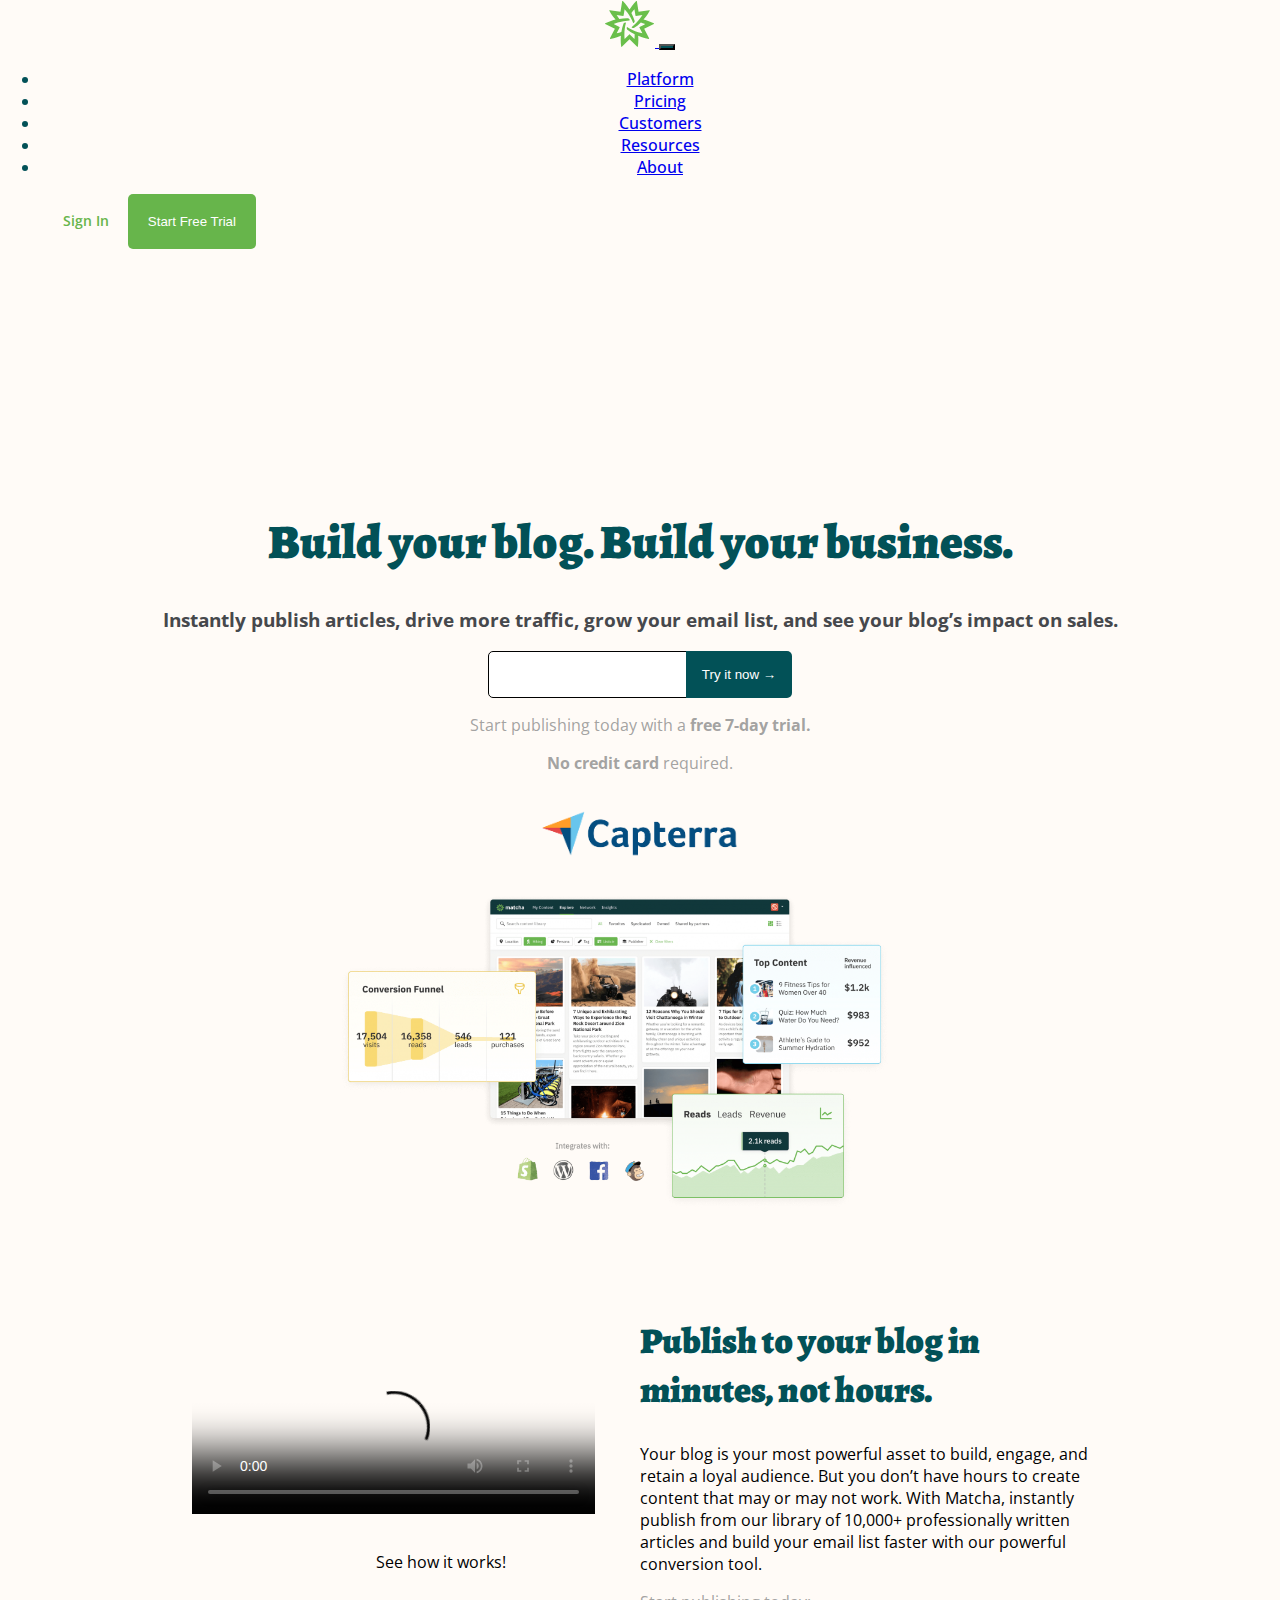
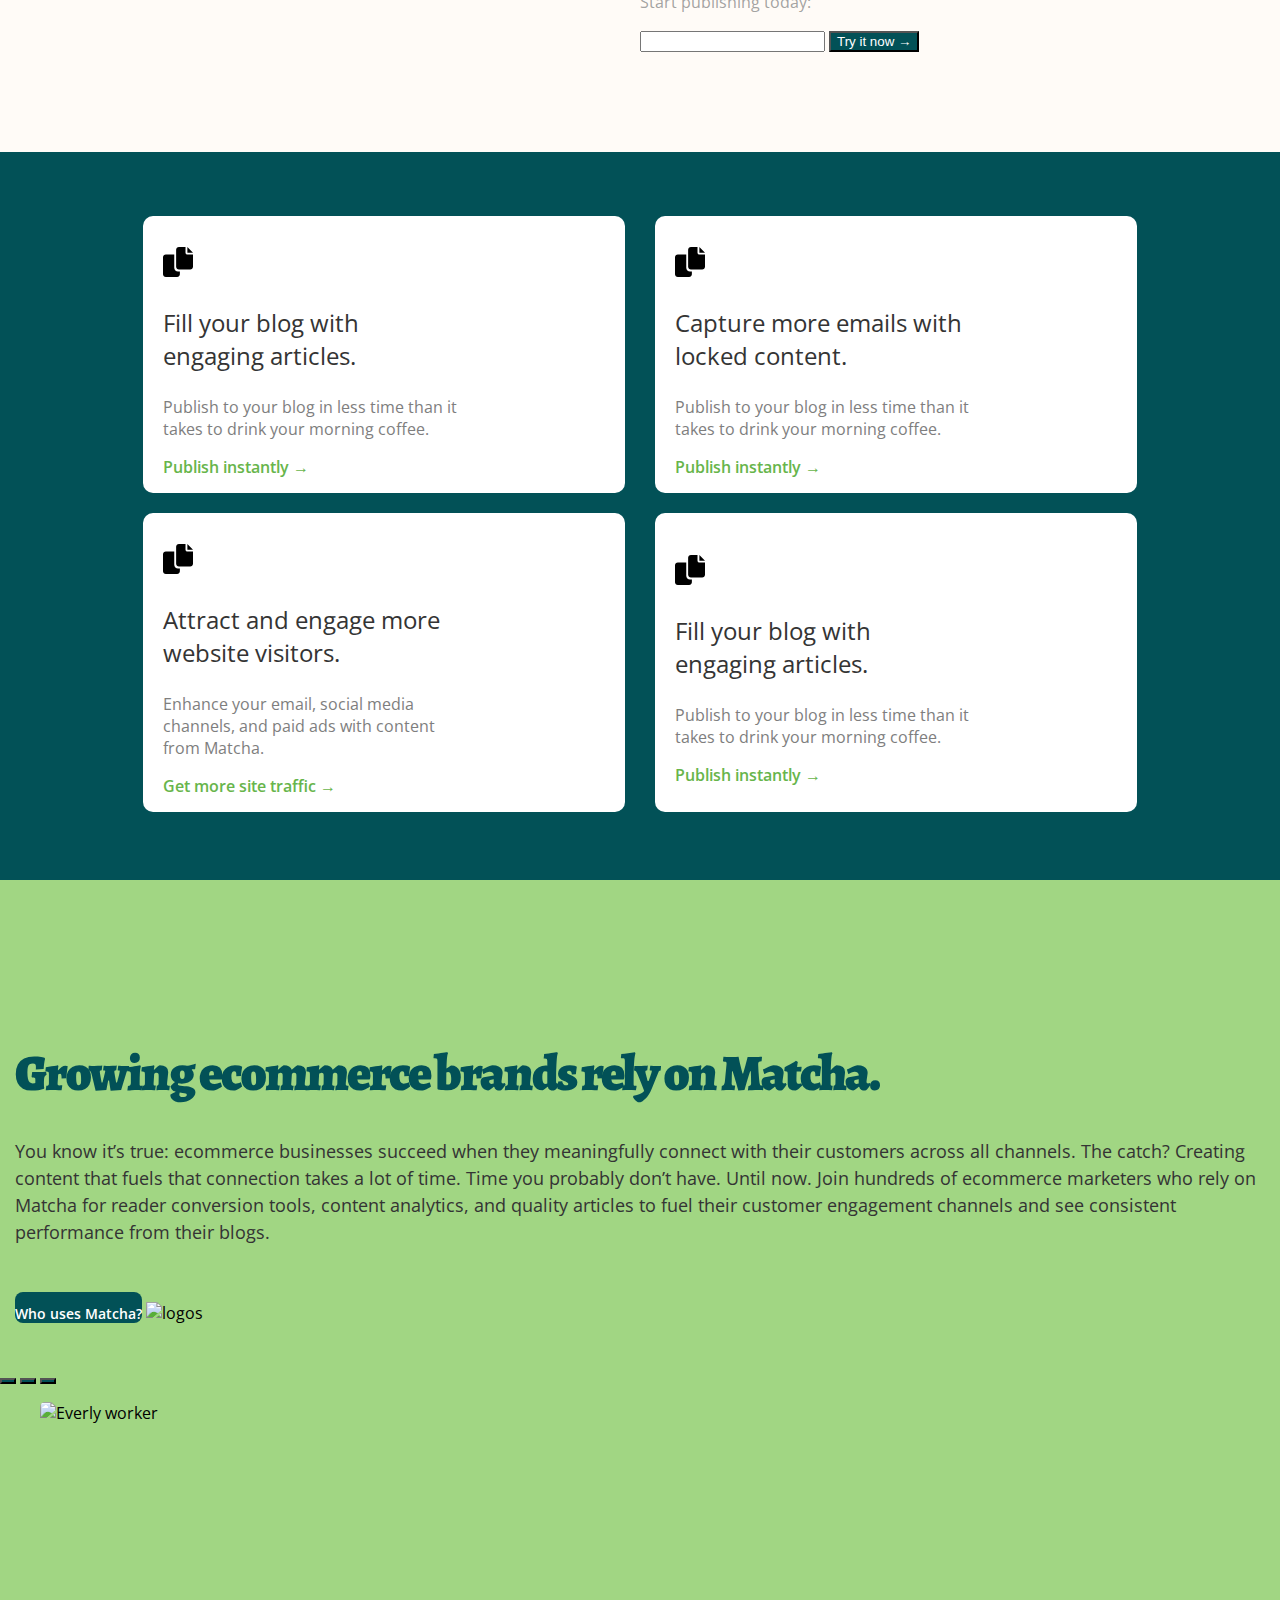
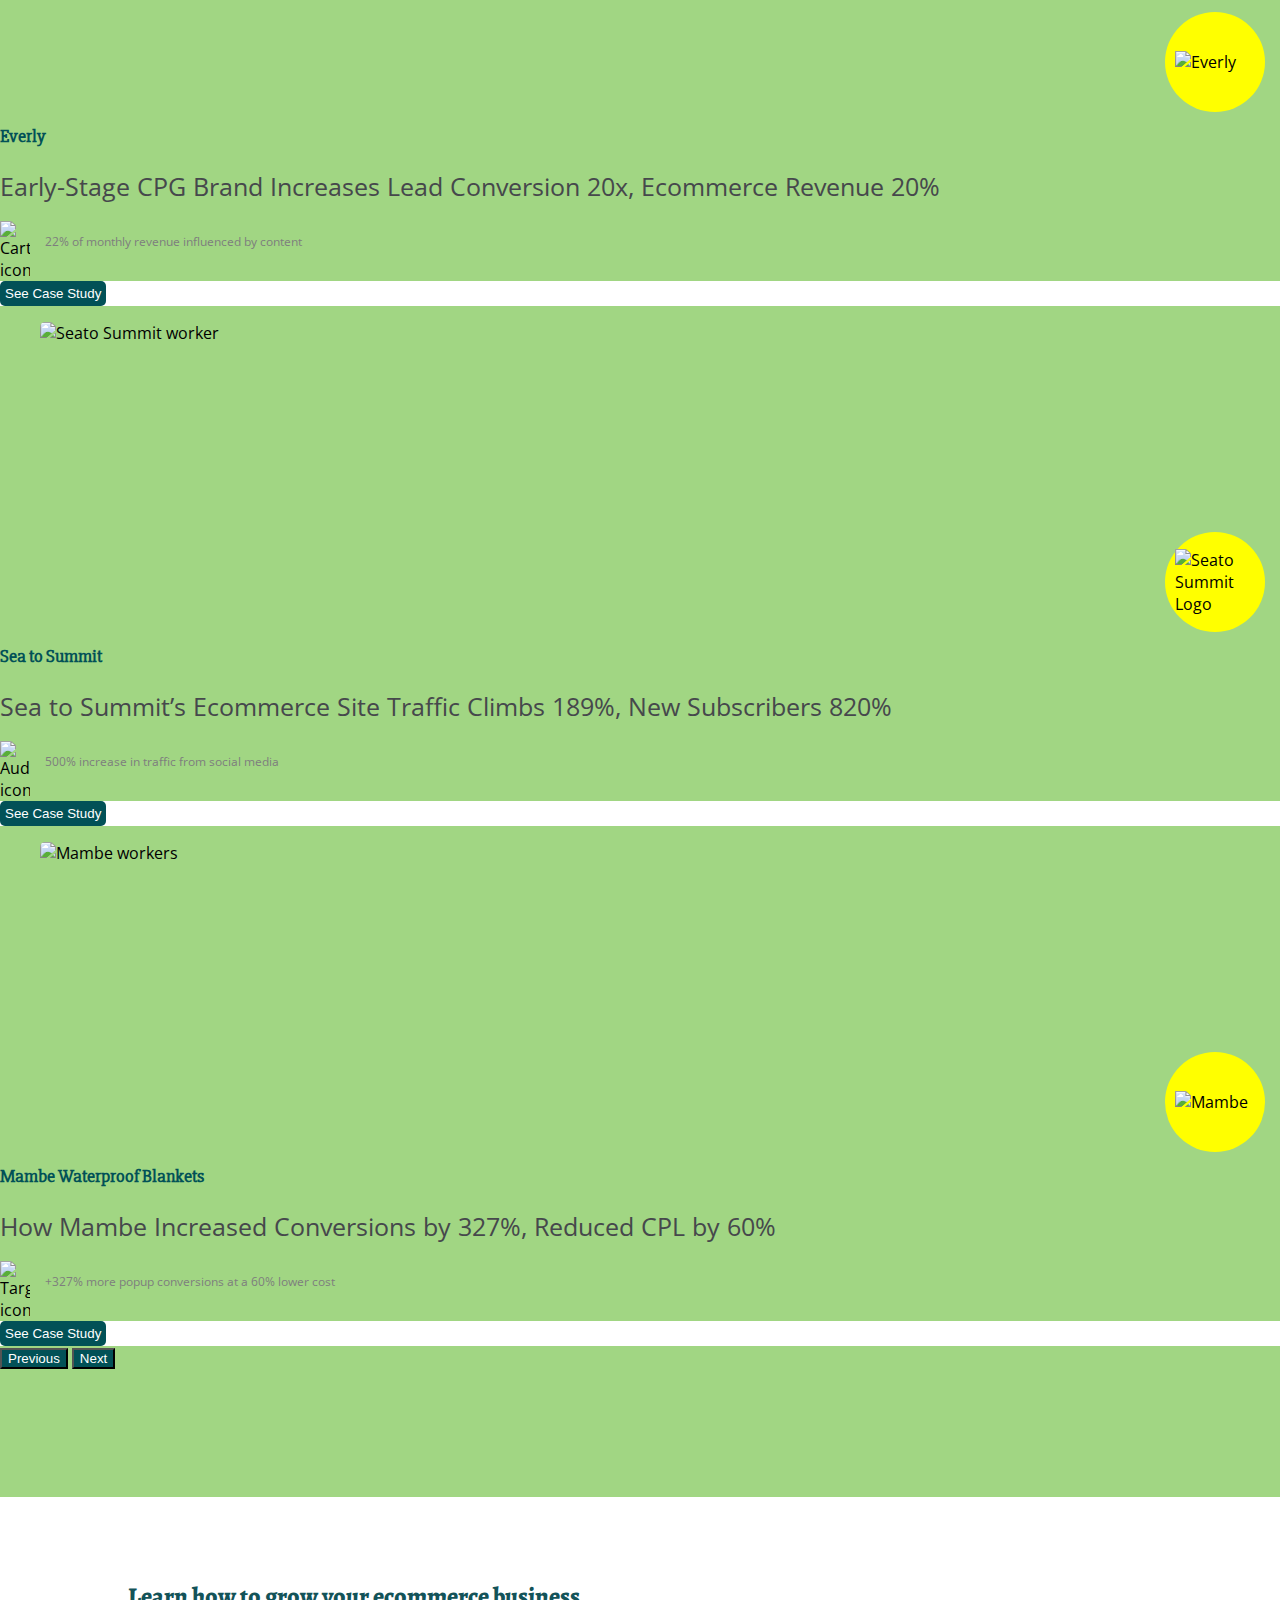
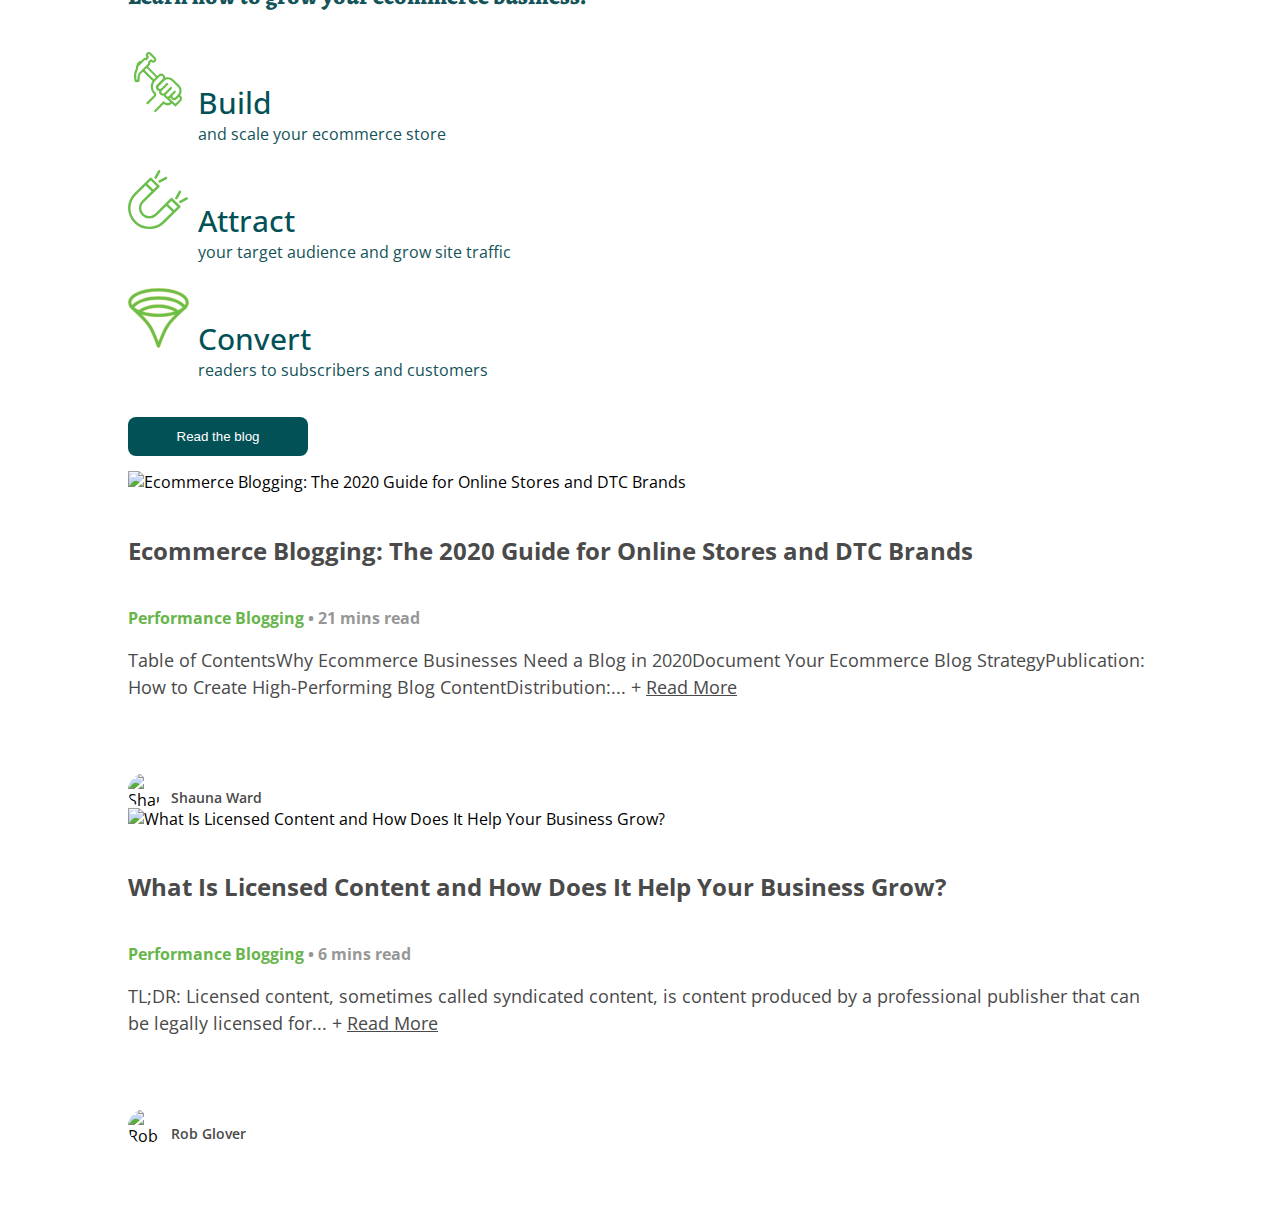
==== commit 70b3f376: "clase 7" ====
--- a/index.html
+++ b/index.html
@@ -47,7 +47,7 @@
               <div class="collapse navbar-collapse" id="navbarSupportedContent">
                 <ul class="mx-auto navbar-nav mb-2 mb-lg-0">
                   <li class="nav-item">
-                    <a class="nav-link active" aria-current="page" href="#">Platform</a>
+                    <a class="nav-link active" aria-current="page" href="platform.html">Platform</a>
                   </li>
                   <li class="nav-item">
                     <a class="nav-link" href="#">Pricing</a>
@@ -338,8 +338,105 @@
             </div>
         </section>
 
-        <section class="blog">
-          
+        <section class="container blog">
+          <div class="row">
+            <div class="col">
+              <h2 class="title">Learn how to grow your ecommerce business.</h2>
+              <article class="process-list">
+                <div class="process">
+                  <div class="process-icon">
+                    <img src="./icons/build.svg" alt="Build icon" />
+                  </div>
+                  <div class="process-description">
+                    <h3>Build</h3>
+                    <p>and scale your ecommerce store</p>
+                  </div>
+                </div>
+                <div class="process">
+                  <div class="process-icon">
+                    <img src="./icons/attract.svg" alt="Attract icon" />
+                  </div>
+                  <div class="process-description">
+                    <h3>Attract</h3>
+                    <p>your target audience and grow site traffic</p>
+                  </div>
+                </div>
+                <div class="process">
+                  <div class="process-icon">
+                    <img src="./icons/convert.svg" alt="Convert icon" />
+                  </div>
+                  <div class="process-description">
+                    <h3>Convert</h3>
+                    <p>readers to subscribers and customers</p>
+                  </div>
+                </div>
+              </article>
+              <button>Read the blog</button>
+            </div>
+            <div class="col">
+              <div class="card">
+                <img
+                  src="https://getmatcha.com/wp-content/uploads/2019/03/david-marcu-114194-1052x699.jpg"
+                  class="card-img-top"
+                  alt="Ecommerce Blogging: The 2020 Guide for Online Stores and DTC Brands"
+                />
+                <div class="card-body">
+                  <h5 class="card-title">
+                    Ecommerce Blogging: The 2020 Guide for Online Stores and DTC Brands
+                  </h5>
+                  <p class="metadata">
+                    <strong class="category">Performance Blogging </strong>
+                    <strong class="read-time">• 21 mins read</strong>
+                  </p>
+                  <p class="card-text">
+                    Table of ContentsWhy Ecommerce Businesses Need a Blog in
+                    2020Document Your Ecommerce Blog StrategyPublication: How to Create
+                    High-Performing Blog ContentDistribution:...
+                    <span class="read-more">+ <a>Read More</a></span>
+                  </p>
+                  <div class="author">
+                    <img
+                      src="https://secure.gravatar.com/avatar/b1c37d9c6b3a36a5eb64d7112bf71ca4?s=96&d=retro&r=g"
+                      alt="Shauna Ward"
+                    />
+                    <p>Shauna Ward</p>
+                  </div>
+                </div>
+              </div>
+            </div>
+
+            <div class="col">
+              <div class="card">
+                <img
+                  src="https://getmatcha.com/wp-content/uploads/2019/06/arnel-hasanovic-MNd-Rka1o0Q-1049x699.jpg"
+                  class="card-img-top"
+                  alt="What Is Licensed Content and How Does It Help Your Business Grow?"
+                />
+                <div class="card-body">
+                  <h5 class="card-title">
+                    What Is Licensed Content and How Does It Help Your Business Grow?
+                  </h5>
+                  <p class="metadata">
+                    <strong class="category">Performance Blogging </strong>
+                    <strong class="read-time">• 6 mins read</strong>
+                  </p>
+                  <p class="card-text">
+                    TL;DR: Licensed content, sometimes called syndicated content, is
+                    content produced by a professional publisher that can be legally
+                    licensed for...
+                    <span class="read-more">+ <a>Read More</a></span>
+                  </p>
+                  <div class="author d-flex align-items-center">
+                    <img
+                      src="https://secure.gravatar.com/avatar/c2f0381c76fae0875a4c15deb4e0a2f8?s=96&d=retro&r=g"
+                      alt="Rob Glover"
+                    />
+                    <p>Rob Glover</p>
+                  </div>
+                </div>
+              </div>
+            </div>
+          </div>
         </section>
 
         <script src="https://cdn.jsdelivr.net/npm/@popperjs/core@2.11.5/dist/umd/popper.min.js" integrity="sha384-Xe+8cL9oJa6tN/veChSP7q+mnSPaj5Bcu9mPX5F5xIGE0DVittaqT5lorf0EI7Vk" crossorigin="anonymous"></script>
--- a/styles.css
+++ b/styles.css
@@ -1,334 +1,428 @@
 body {
-    background-color: #fffbf7;
-    margin: 0;
-    font-family: "Open Sans", sans-serif;
+  background-color: #fffbf7;
+  margin: 0;
+  font-family: "Open Sans", sans-serif;
 }
 
 h3 {
-    color: #46484c;
-    font-size: 20px;
-    margin-bottom: 30px;
+  color: #46484c;
 }
 
 .color-gris-seccion-inicial {
-    color: #8b8b8bcc;
+  color: #8b8b8bcc;
 }
 
 button {
-    background-color: #025157;
-    color: #fff;
+  color: #ffffff;
+  background-color: #025157;
 }
 
 .main-nav {
-    z-index: 1;
-    position: fixed;
-    top: 0;
-    left: 0;
-    right: 0;
-    background-color: #fffbf7;
-    z-index: 1;
-}
-
-.header{
-    margin: 40px 20px 0;
-    font-size: 0;
+  z-index: 1;
+  position: fixed;
+  top: 0;
+  left: 0;
+  right: 0;
+  background-color: #fffbf7;
+}
+
+.main-nav-bg-color {
+  background-color: #fffbf7;
+}
+
+.header {
+  margin: 40px 20px 0;
+  font-size: 0;
 }
 
 .header > * {
-    display: inline-block;
-    font-size: 16px;
-    vertical-align: middle;
-    height: 100%;
-    line-height: 45px;
+  display: inline-block;
+  font-size: 16px;
+  vertical-align: middle;
+  height: 100%;
+  line-height: 45px;
 }
 
 .header li {
-    display: inline;
-    margin: 0 15px;
+  display: inline;
+  margin: 0 15px;
 }
 
 .header ul {
-    padding: 0;
+  padding: 0;
 }
 
 .logo_matcha {
-    width: 50px;
+  width: 50px;
 }
 
 .imagen_matcha {
-    width: 20%;
-}
-
-.navbar{
-    width: 60%;
-    text-align: center;
-    color: #025157;
-    font-weight: 500;
+  width: 20%;
+}
+
+.navbar {
+  /* width: 60%; esta propiedad se quito para funcionar con Bootstrap */
+  text-align: center;
+  color: #025157;
+  font-weight: 500;
 }
 
 .actions {
-    width: 20%;
-    text-align: right;
-    font-size: 14px;
-    font-weight: 600;
-}
-
-.actions > * {
-    margin-right: 10px;
-    margin-left: 10px;
+  width: 20%;
+  text-align: right;
+  font-size: 14px;
+  font-weight: 600;
 }
 
 .actions a {
-    color: #67b54b;
-    text-decoration: none;
-    margin: 0 15px;
+  color: #67b54b;
+  text-decoration: none;
+  margin: 0 15px;
 }
 
 .actions button {
-    color: white;
-    background-color: #67b54b;
-    border: none;
-    border-radius: 5px;
-    padding: 20px;
-}
-
-
-input {
-    border: 1px solid #b6b6b6;
-    padding: 20px 20px;
-    width: 60%;
-    max-width: 250px;
-}
-
-input, button {
-    height: 100%;
-    border-radius: 8px;
-}
-
-button {
-    background-color: #025157;
-    color: #fff;
-    border: none;
-    border-top-left-radius: 0;
-    border-bottom-left-radius: 0;
-    padding: 21px 20px;
-    margin-left: -10px;
+  border-radius: 5px;
+  background-color: #67b54b;
+  color: #ffffff;
+  border: none;
+  padding: 20px;
 }
 
 .first-image {
-    width: 20%;
-    text-align: center;
+  width: 20%;
+  text-align: center;
 }
 
 .second-image {
-    width: 70%;
-    text-align: center;
+  width: 50%;
+  text-align: center;
 }
 
 .main {
-    text-align: center;
-    margin-top: 260px;
+  text-align: center;
+  margin-top: 260px;
 }
 
 .main h1 {
-    font-family: "Alegreya", serif;
-    font-size: 48px;
-    font-weight: 900;
-    color: #025157;
+  font-family: 'Alegreya', serif;
+  font-size: 48px;
+  font-weight: 900;
+  color: #025157;
+}
+
+.main form input {
+  padding: 15px;
+  border-radius: 5px;
+  border: 1px solid black;
+}
+
+.main form button {
+  margin-left: -15px;
+  border-radius: 5px;
+  border: none;
+  padding: 16px;
+  border-bottom-left-radius: 0;
+  border-top-left-radius: 0;
 }
 
 .publish {
-    display: flex;
-    width: 70%;
-    margin: 100px auto;
-    align-items: center;
+  display: flex;
+  width: 70%;
+  margin: 100px auto;
+  align-items: center;
 }
 
 
 .publish .publicidad .titulo-publish {
-    font-family: 'Alegreya', serif;
-    font-size: 36px;
-    font-weight: 900;
-    color: #025157;
-    margin-top: 0;
+  font-family: 'Alegreya', serif;
+  font-size: 36px;
+  font-weight: 900;
+  color: #025157;
+  margin-top: 0;
 }
 
 .publish .publicidad .color-gris {
-    color: #8b8b8bcc;
+  color: #8b8b8bcc;
 }
 
 .publish .video {
-    flex: 1;
+  flex: 1;
 }
 
 .publish .video .video-contenedor {
-    width: 90%;
+  width: 90%;
 }
 
 .publish .video .video-contenedor .cuadro-video {
-    width: 100%;
+  width: 100%;
 }
 
 .publish .video .see-how-it-works {
-    display: flex;
-    justify-content: center;
+  display: flex;
+  justify-content: center;
 }
 
 .publish .video .see-how-it-works .green-arrow {
-    width: 50px;
+  width: 50px;
 }
 
 .publish .publicidad {
-    flex: 1;
+  flex: 1;
 }
 
 .features {
-    display: grid;
-    grid-template: repeat(2, 1fr) / repeat(2, 1fr);
-    height: 600px;
-    background-color: #025157;
-    padding: 5% 10%;
-}
-
-.features .feature-card {
-    margin-bottom: 30px;
-    margin-left: 15px;
-    margin-right: 15px;
-    background-color: white;
-    border-radius: 5px;
-    display: flex;
-    align-items: center;
-    overflow: hidden;
-}
-
-.features .feature-card .feature-content {
-    padding: 30px 20px 40px 40px;
-    flex: 2;
-}
-
-.features .feature-card .feature-content img {
-    width: 50px;
-}
-
-.features .feature-card .feature-content h3 {
-    font-size: 24px;
-    color: #343434;
-    font-weight: 400;
-}
-
-.features .feature-card .feature-content p {
-    font-size: 16px;
-    color: #7e7e7e;
-    font-weight: 400;
-}
-
-.features .feature-card .feature-content a {
-    font-size: 16px;
-    color: #67b54b;
-    font-weight: 600;
-    text-decoration: none;
-}
-
-.features .feature-card .feature-image {
-    flex: 1;
-    width: 40%;
-    position: relative;
-    height: 80%;
-}
-
-.features .feature-card .feature-image figure, .features .feature-card .feature-image img {
-    margin-top: 0;
-    height: 100%;
-    transition: width 2s;
-}
-
-.features .feature-card .feature-image figure, .features .feature-card .feature-image img:hover{
-    width: 150%;
-}
-
-
-
-.logros {
-    background-color: #a1d683;
-    padding: 5% 15%;
-    display: flex;
-    align-items: center;
-    justify-content: space-around;
-}
-
-.logros .overview {
-    flex: 2;
-    padding-right: 100px;
-}
-
-.logros .overview h2 {
-    font-family: "Alegreya", serif;
-    font-size: 51px;
-    line-height: 61px;
-    color: #025157;
-}
-
-.logros .overview p {
-    color: #343434;
-    font-size: 18px;
-    line-height: 1.5;
-    margin-bottom: 1rem;
-}
-
-.logros .overview button {
-    font-size: 14px;
-    padding: 12px 12px 6px 12px;
-    border-radius: 8px;
-    height: 45px;
-    font-weight: 600;
-    margin-left: 0;
-}
-
-.logros .overview img {
-    width: 500px;
-    max-width: 100%;
-}
-
-/*Media Queries */
-
-@media screen and (max-width: 425px) {
-    body {
-        padding: 5px;
-    }
-    .main form {
-        margin-bottom: 25px;
-    }
-    .color-gris-seccion-inicial {
-        margin: 0;
-    }
-    .first-image{
-        width: 70%;
-    }
-    .second-image{
-        width: 100%;
-    }
-    .navbar,
-    .actions {
+  display: grid;
+  grid-template: repeat(2, 1fr) / repeat(2, 1fr);
+  height: 600px;
+  background-color: #025157;
+  padding: 5% 10%;
+}
+
+.feature-card {
+  margin: 0 15px 20px;
+}
+
+.feature-content {
+  background-color: #fff;
+  border-radius: 10px;
+  height: 100%;
+  display: flex;
+  align-items: center;
+  overflow: hidden;
+}
+
+.feature-content .feature-text {
+  flex: 2;
+  padding: 15px 20px;
+}
+
+.feature-content .feature-text h3 {
+  font-size: 24px;
+  color: #343434;
+  font-weight: 400;
+}
+.feature-content .feature-text p {
+  font-size: 16px;
+  color: #7e7e7e;
+  font-weight: 400;
+}
+.feature-content .feature-text a {
+  font-size: 16px;
+  color: #67b54b;
+  font-weight: 600;
+  text-decoration: none;
+}
+
+.feature-text figure {
+  margin-left: 0;
+}
+
+.feature-text figure img {
+  height: 30px;
+}
+.feature-content .feature-image {
+  flex: 1
+}
+
+.feature-image figure {
+  width: 100%
+}
+
+.feature-image figure img {
+  width: 100%
+}
+
+.movimiento {
+  transition: width 1s;
+}
+
+.movimiento:hover {
+  width: 150%;
+}
+
+.container .card-body a {
+  background-color: #025157;
+}
+
+.card-container {
+  background-color: #a1d683;
+  padding: 10% 0;
+}
+
+
+.comments {
+  padding: 0 15px;
+}
+
+.comments h1 {
+  color: #025157;
+  font-weight: bold;
+  text-align: left;
+  font-family: "Alegreya", serif;
+  font-weight: 900;
+  font-size: 51px;
+  line-height: 61px;
+  letter-spacing: -2px;
+}
+
+.comments p {
+  font-size: 18px;
+  color: #343434;
+  line-height: 1.5;
+  margin-bottom: 1rem;
+}
+
+.comments .btn-beefy {
+  font-style: normal;
+  font-weight: 600;
+  font-size: 14px;
+  padding-top: 12px;
+  text-align: center;
+  color: #fff;
+  background: #025157;
+  border-radius: 8px;
+  height: 45px;
+  width: 166px;
+  transition: all .2s ease-in-out;
+}
+
+.comments .btn-beefy:hover {
+  background-color: #67b54b;
+  color: #fff;
+}
+
+.comments img {
+  margin: 40px 0;
+  padding-right: 10px;
+  width: 50%;
+}
+
+.card-media {
+  height: 300px;
+  position: relative;
+}
+
+.card-media figure {
+  height: 100%;
+}
+
+.card-media figure img {
+  height: 100%;
+  width: 100%;
+  object-fit: cover;
+  border-top-right-radius: 5px;
+  border-top-left-radius: 5px;
+}
+
+.company {
+  border-radius: 50%;
+  width: 100px;
+  height: 100px;
+  position: absolute;
+  top: 210px;
+  right: 15px;
+  background-color: yellow;
+  display: flex;
+  justify-content: center;
+  align-items: center;
+}
+
+.company img {
+  width: 80%;
+  object-fit: cover;
+}
+
+.card-body h4 {
+  color: #025157;
+  font-size: 18px;
+  font-weight: 600;
+  line-height: 20px;
+  margin-bottom: 12px;
+  font-family: "Slabo 27px", serif;
+}
+
+.card-body h3 {
+  font-size: 25px;
+  font-weight: 400;
+  line-height: 30px;
+  margin-bottom: 20px;
+}
+
+
+.results {
+  display: flex;
+}
+
+.results img {
+  width: 30px;
+  margin-right: 15px;
+  fill: #025157;
+}
+
+.results p{
+  font-size: 12px;
+  color: #7e7e7e;
+  font-weight: 400;
+}
+
+/* Modficiando los estilos de tarjeta del carrousel de Bootstrap */
+
+.card-footer {
+  border: none;
+  background-color: #fff;
+}
+
+.card-footer button {
+  border: none;
+  border-radius: 5px;
+  padding: 5px;
+}
+
+.carousel-indicators {
+  bottom: -40px;
+}
+
+
+/* Media queries */
+
+@media screen and (max-width: 426px) {
+  .main form {
+      margin-bottom: 25px;
+  }
+
+  .color-gris-seccion-inicial {
+      margin: 0;
+  }
+
+  .first-image {
+      width: 70%;
+  }
+
+  .second-image {
+      width: 100%;
+  }
+
+  /* .navbar,
+  .actions {
       display: none;
-    }
-    .main {
-        margin-top: 130px;
-    }
-    .main h1 {
-        font-size: 30px;
-    }
-    .publish {
-        flex-direction: column;
-        margin: 15px auto;
-        width: 90%;
-    }
-    .features {
-        height: fit-content;
-        grid-template: repeat(4, 1fr) / 1fr;
-        padding-left: 0;
-        padding-right: 0;
-      }
-      .feature-image {
-        display: none;
-      }
-  }+  } Esto se elimino para usar bo0otstrap*/
+
+  .main {
+      margin-top: 130px;
+  }
+
+  .main h1 {
+      font-size: 30px;
+  }
+
+  .publish {
+      flex-direction: column;
+      margin: 15px auto;
+      width: 90%;
+  }
+
+  .features {
+      height: fit-content;
+      grid-template: repeat(4, 1fr) / 1fr;
+  }
+}--- a/output.css
+++ b/output.css
@@ -0,0 +1,93 @@
+/** fuentes */
+/** placeholders */
+.blog .title {
+  font-family: "Alegreya", serif;
+  color: #135359;
+}
+
+.blog {
+  background-color: #fff;
+  max-width: unset;
+  padding: 5% 10%;
+}
+.blog .title {
+  font-weight: 800;
+}
+.blog .process-list {
+  margin-top: 40px;
+  margin-bottom: 36px;
+}
+.blog .process-list .process {
+  margin-bottom: 25px;
+  display: flex;
+}
+.blog .process-list .process > div > h3 {
+  color: #025157;
+  margin-bottom: 0;
+  font-size: 30px;
+  font-weight: 500;
+}
+.blog .process-list .process > div > p {
+  color: #135359;
+  margin: 0;
+}
+.blog .process-list .process .process-icon {
+  width: 60px;
+  height: 60px;
+  margin-right: 10px;
+  text-align: center;
+}
+.blog .process-list .process .process-icon img {
+  height: 100%;
+}
+.blog button {
+  height: auto;
+  border: none;
+  border-radius: 8px;
+  padding: 12px;
+  width: 180px;
+  margin-bottom: 15px;
+}
+
+.card-body .card-title {
+  font-size: 24px;
+  color: #4a4a4a;
+}
+.card-body .metadata .category {
+  color: #67b54b;
+}
+.card-body .metadata .read-time {
+  color: #979797;
+}
+.card-body .card-text {
+  color: #4a4a4a;
+  font-size: 18px;
+  line-height: 1.5em;
+  min-height: 6em;
+}
+.card-body .card-text .read-more > a {
+  text-decoration: underline;
+  background-color: unset;
+}
+.card-body .author {
+  display: flex;
+  align-items: center;
+}
+.card-body .author > img {
+  width: 35px;
+  height: 35px;
+  border-radius: 50%;
+}
+.card-body .author p {
+  margin-left: 8px;
+  margin-bottom: 0;
+  font-weight: 600;
+  font-size: 14px;
+  color: #4a4a4a;
+}
+
+.card {
+  height: 100%;
+}
+
+/*# sourceMappingURL=output.css.map */
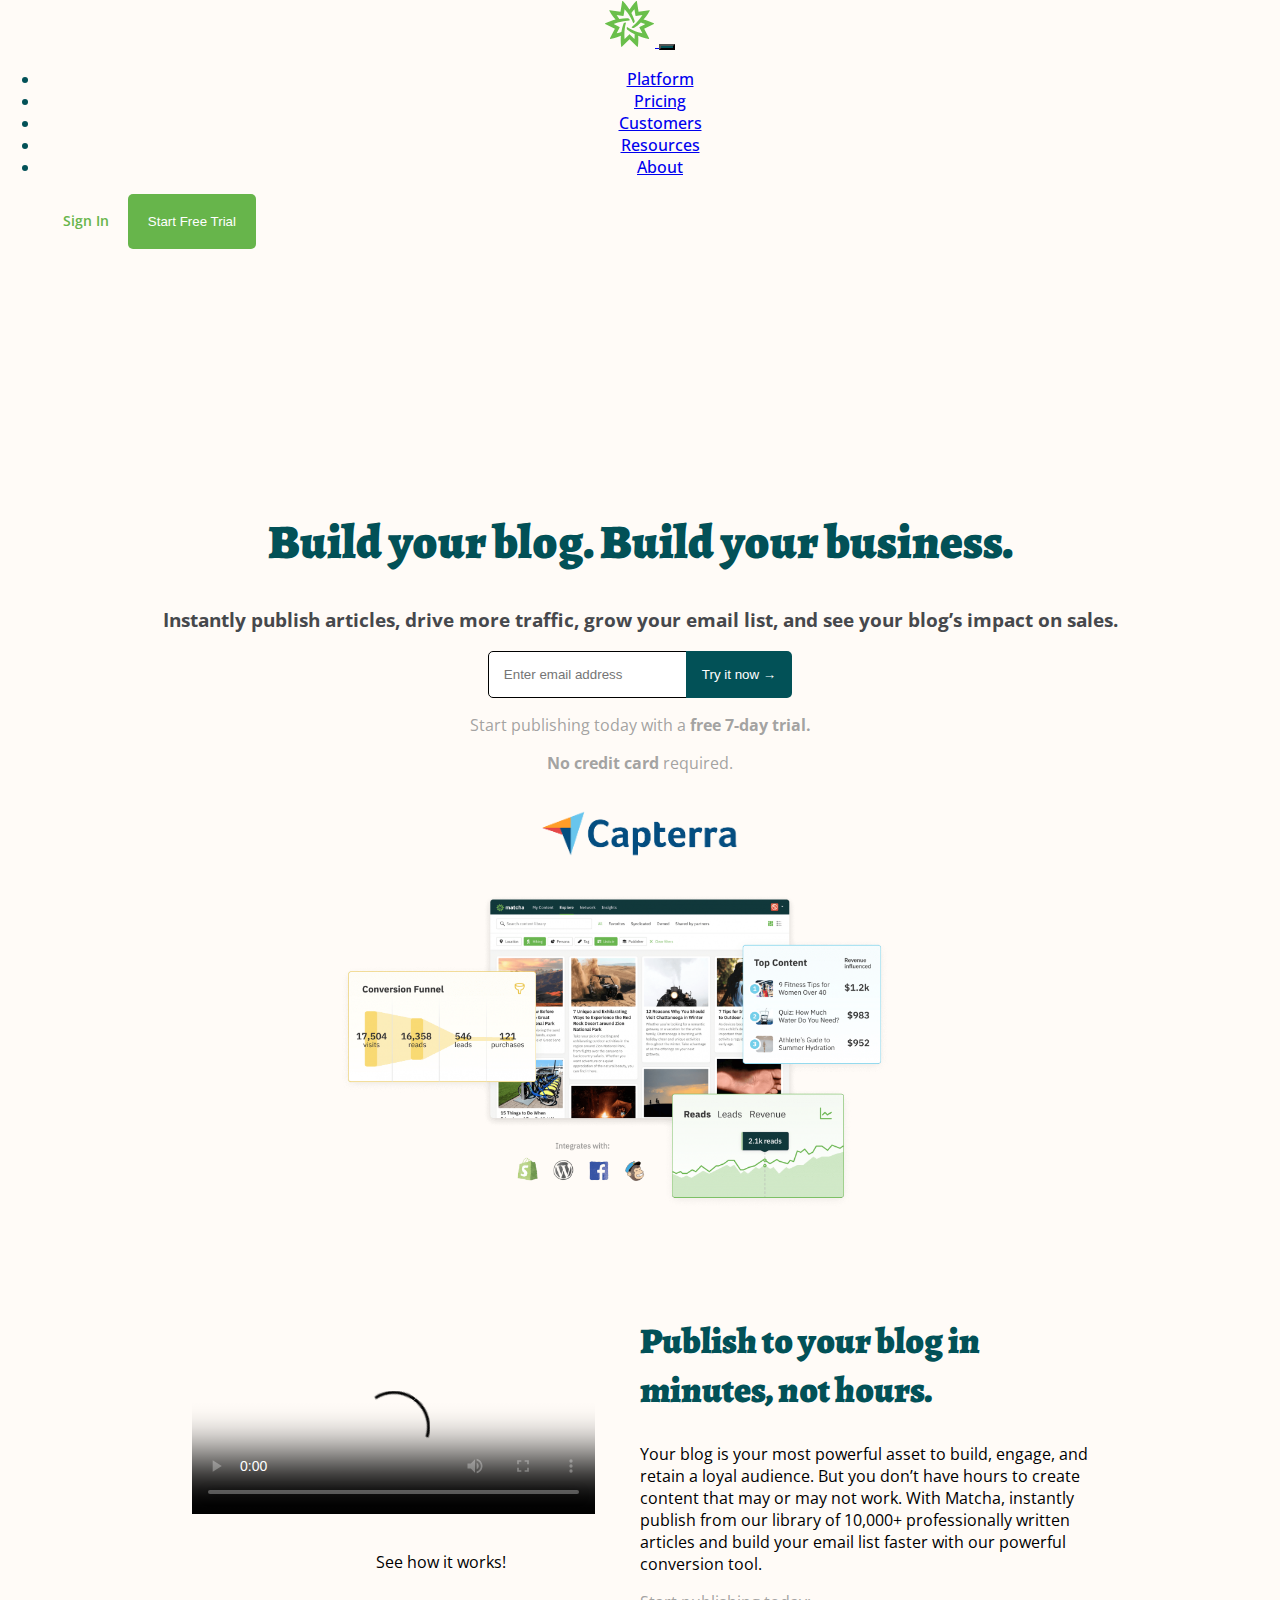
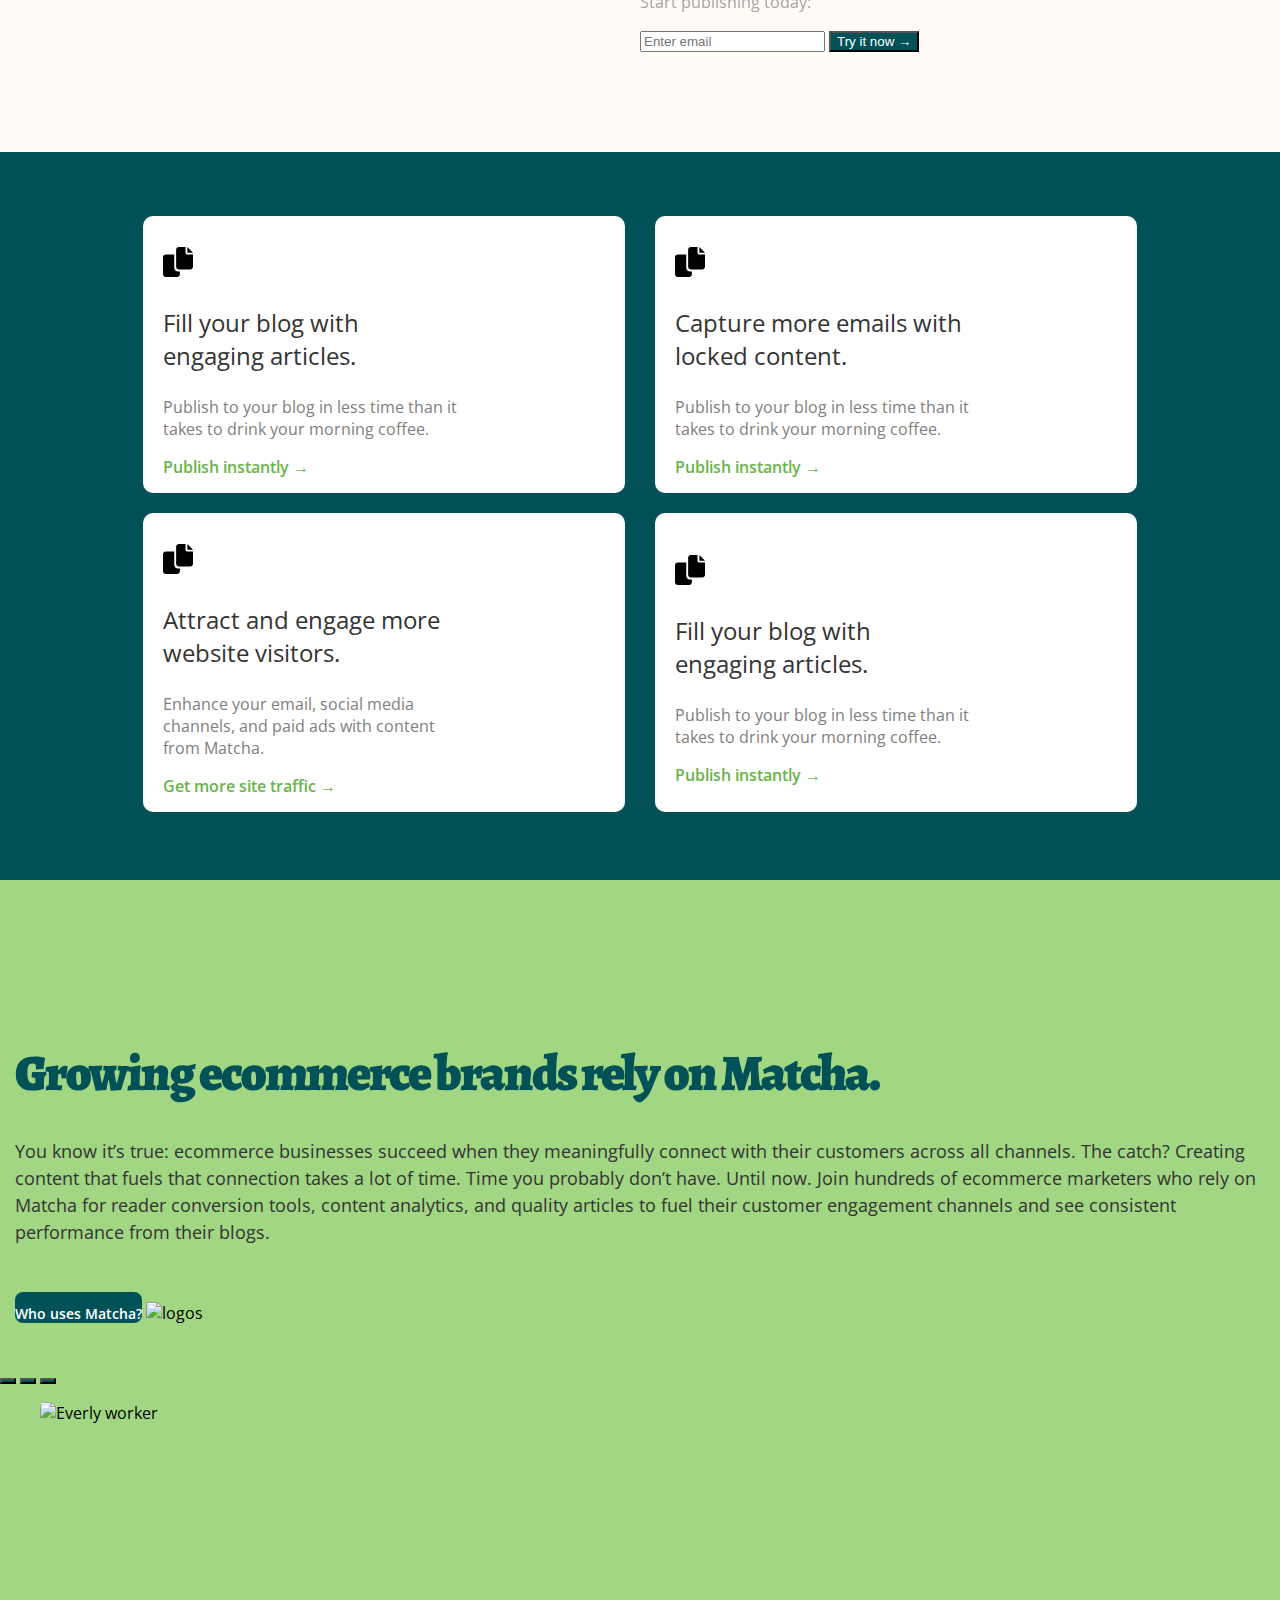
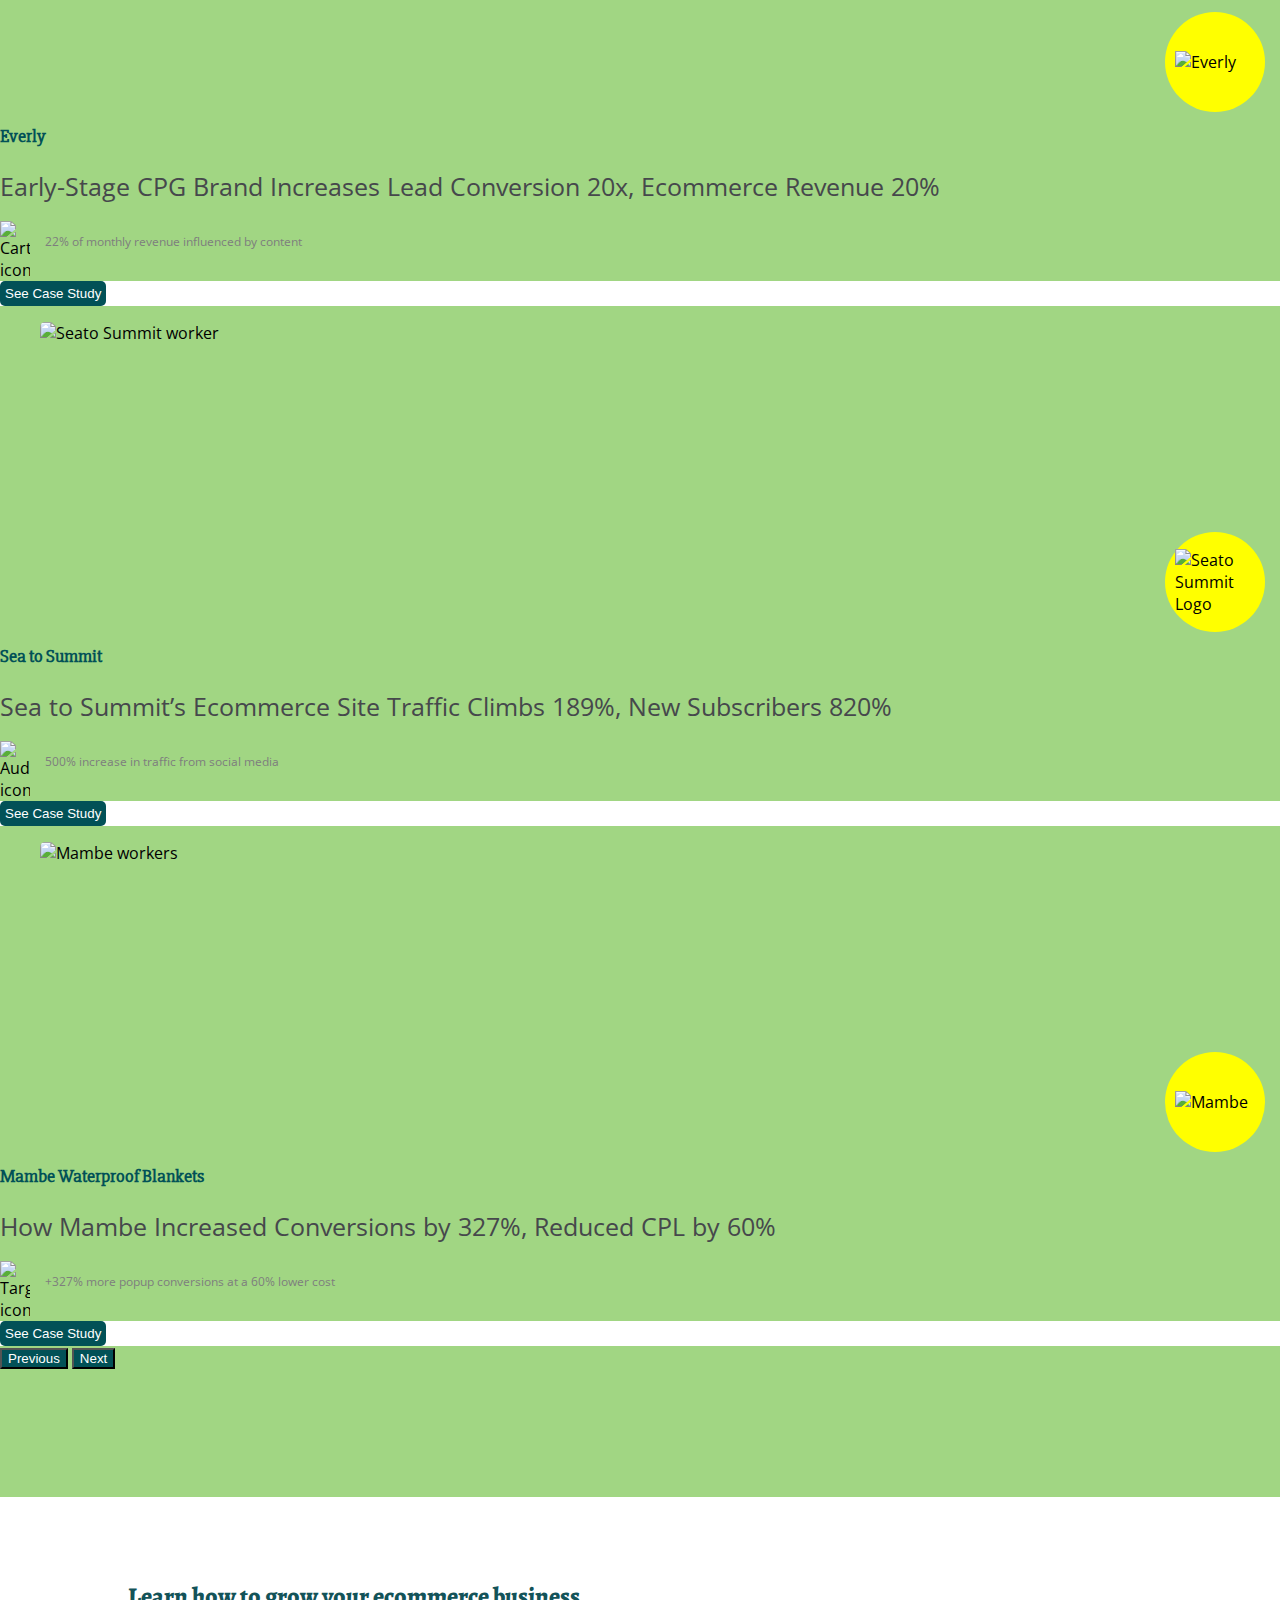
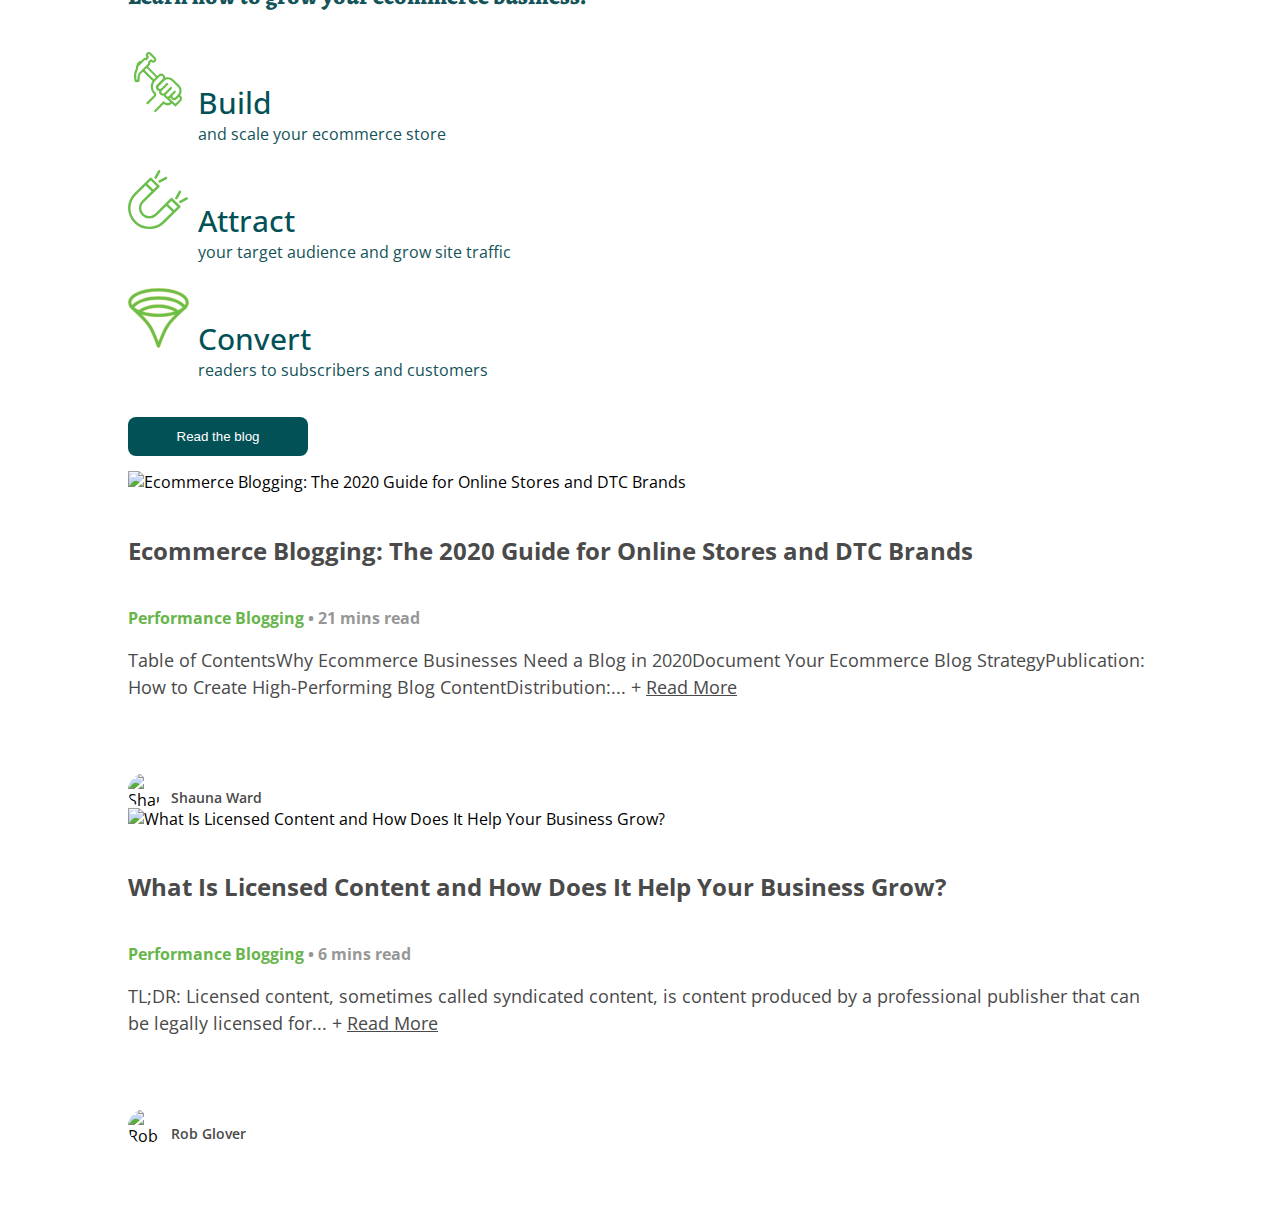
==== commit e8c1e66f: "Sesion 8" ====
--- a/index.html
+++ b/index.html
@@ -38,7 +38,7 @@
 
         <nav class="main-nav-bg-color navbar navbar-expand-lg fixed-top">
             <div class="container-fluid">
-              <a class="navbar-brand" href="#">
+              <a class="navbar-brand" href="index.html">
                 <img class="logo_matcha" src="images/matcha-logo.svg" alt="Logo de Matcha">
               </a>
               <button class="navbar-toggler" type="button" data-bs-toggle="collapse" data-bs-target="#navbarSupportedContent" aria-controls="navbarSupportedContent" aria-expanded="false" aria-label="Toggle navigation">
@@ -76,9 +76,9 @@
             <h3>
                 Instantly publish articles, drive more traffic, grow your email list, and see your blog’s impact on sales.
             </h3>
-            <form>
-                <input type="email" />
-                <button type="submit">
+            <form class="signup-form" >
+                <input type="email"  placeholder="Enter email address"/>
+                <button type="submit" class="texto-boton">
                     Try it now &rarr;
                 </button>
             </form>
@@ -127,8 +127,8 @@
                     Your blog is your most powerful asset to build, engage, and retain a loyal audience. But you don’t have hours to create content that may or may not work. With Matcha, instantly publish from our library of 10,000+ professionally written articles and build your email list faster with our powerful conversion tool.
                 </p>
                 <p class="color-gris">Start publishing today:</p>
-                <form>
-                    <input type="email" />
+                <form class="signup-form">
+                    <input type="email" placeholder="Enter email"/>
                     <button type="submit">
                         Try it now &rarr;
                     </button>
@@ -438,8 +438,8 @@
             </div>
           </div>
         </section>
-
+        <script src="app.js"></script>
         <script src="https://cdn.jsdelivr.net/npm/@popperjs/core@2.11.5/dist/umd/popper.min.js" integrity="sha384-Xe+8cL9oJa6tN/veChSP7q+mnSPaj5Bcu9mPX5F5xIGE0DVittaqT5lorf0EI7Vk" crossorigin="anonymous"></script>
-        <script src="https://cdn.jsdelivr.net/npm/bootstrap@5.2.0-beta1/dist/js/bootstrap.min.js" integrity="sha384-kjU+l4N0Yf4ZOJErLsIcvOU2qSb74wXpOhqTvwVx3OElZRweTnQ6d31fXEoRD1Jy" crossorigin="anonymous"></script>
+        <script src="https://cdn.jsdelivr.net/npm/bootstrap@5.2.0-beta1/dist/js/bootstrap.min.js" integrity="sha384-kjU+l4N0Yf4ZOJErLsIcvOU2qSb74wXpOhqTvwVx3OElZRweTnQ6d31fXEoRD1Jy" crossorigin="anonymous"></sc>
     </body>
 </html>--- a/styles.css
+++ b/styles.css
@@ -123,6 +123,10 @@
   padding: 16px;
   border-bottom-left-radius: 0;
   border-top-left-radius: 0;
+}
+
+.texto-boton:hover {
+  background-color: #67b54b;
 }
 
 .publish {
